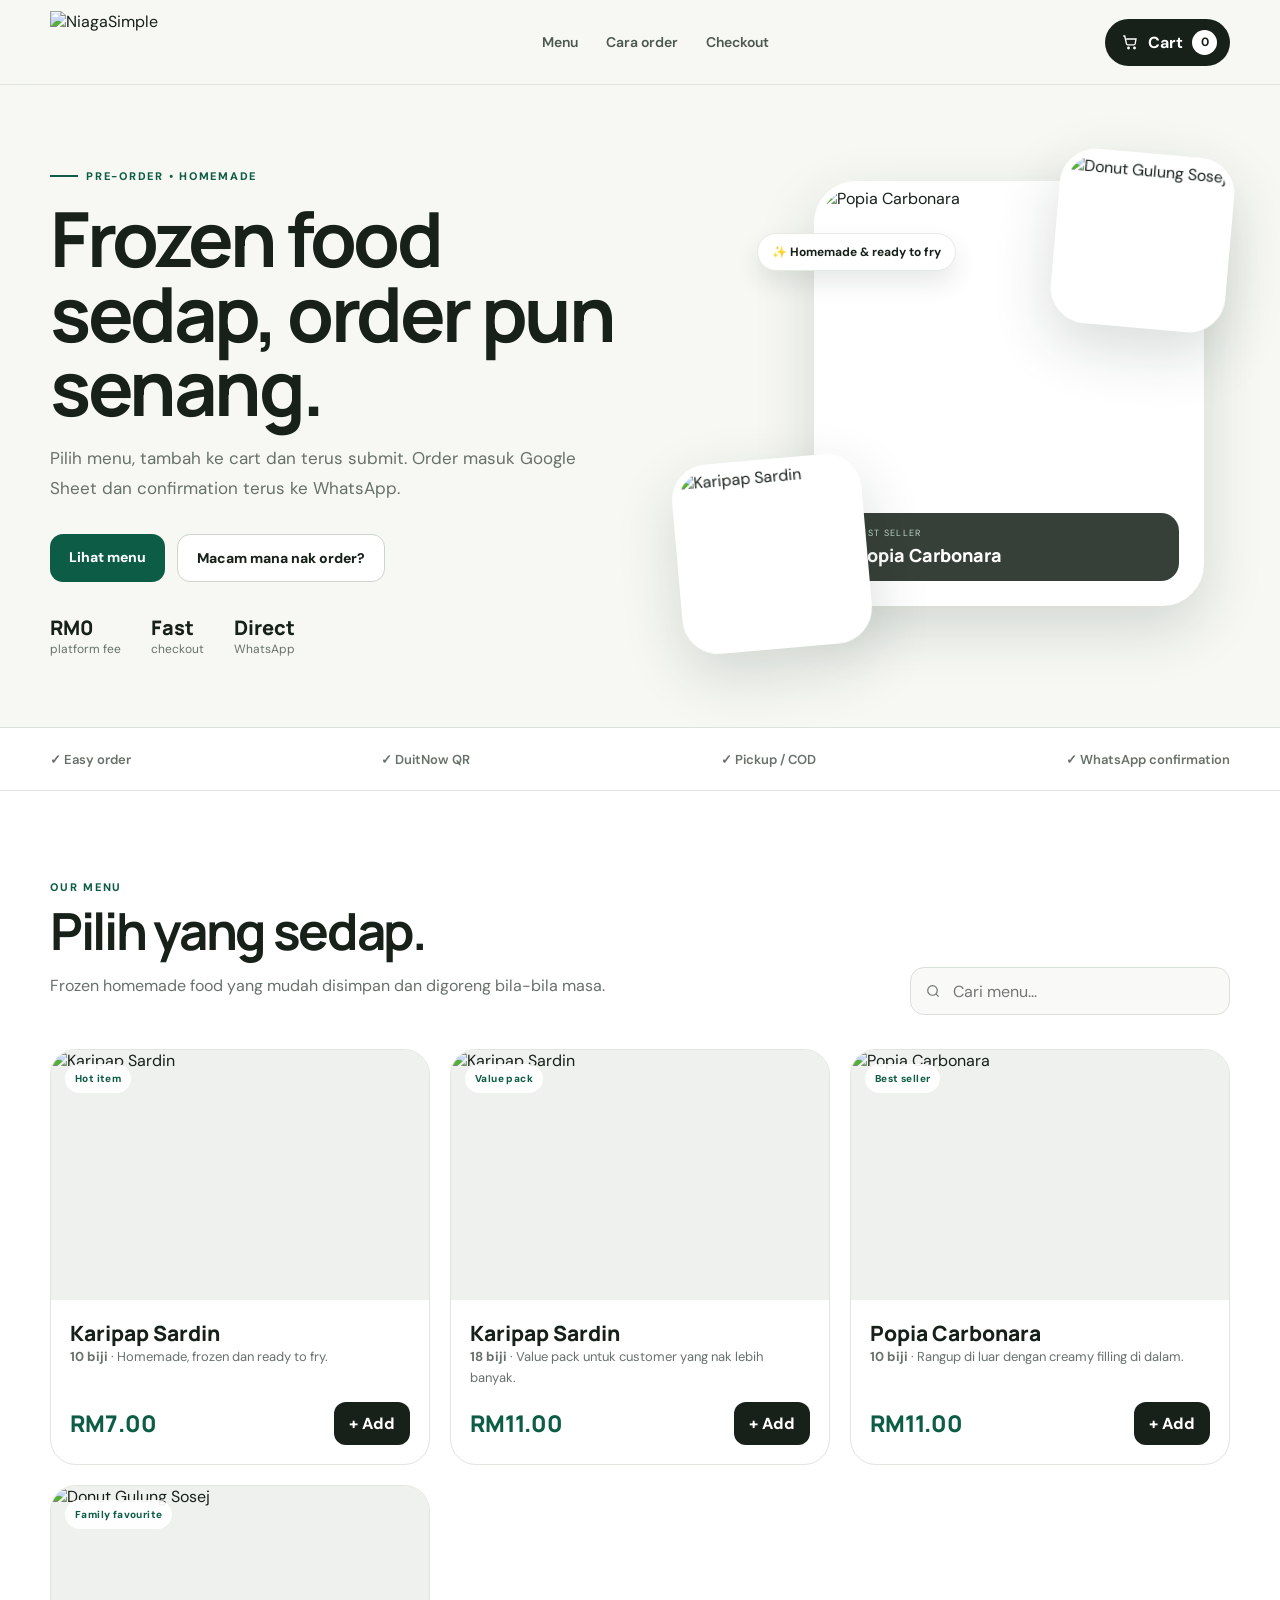
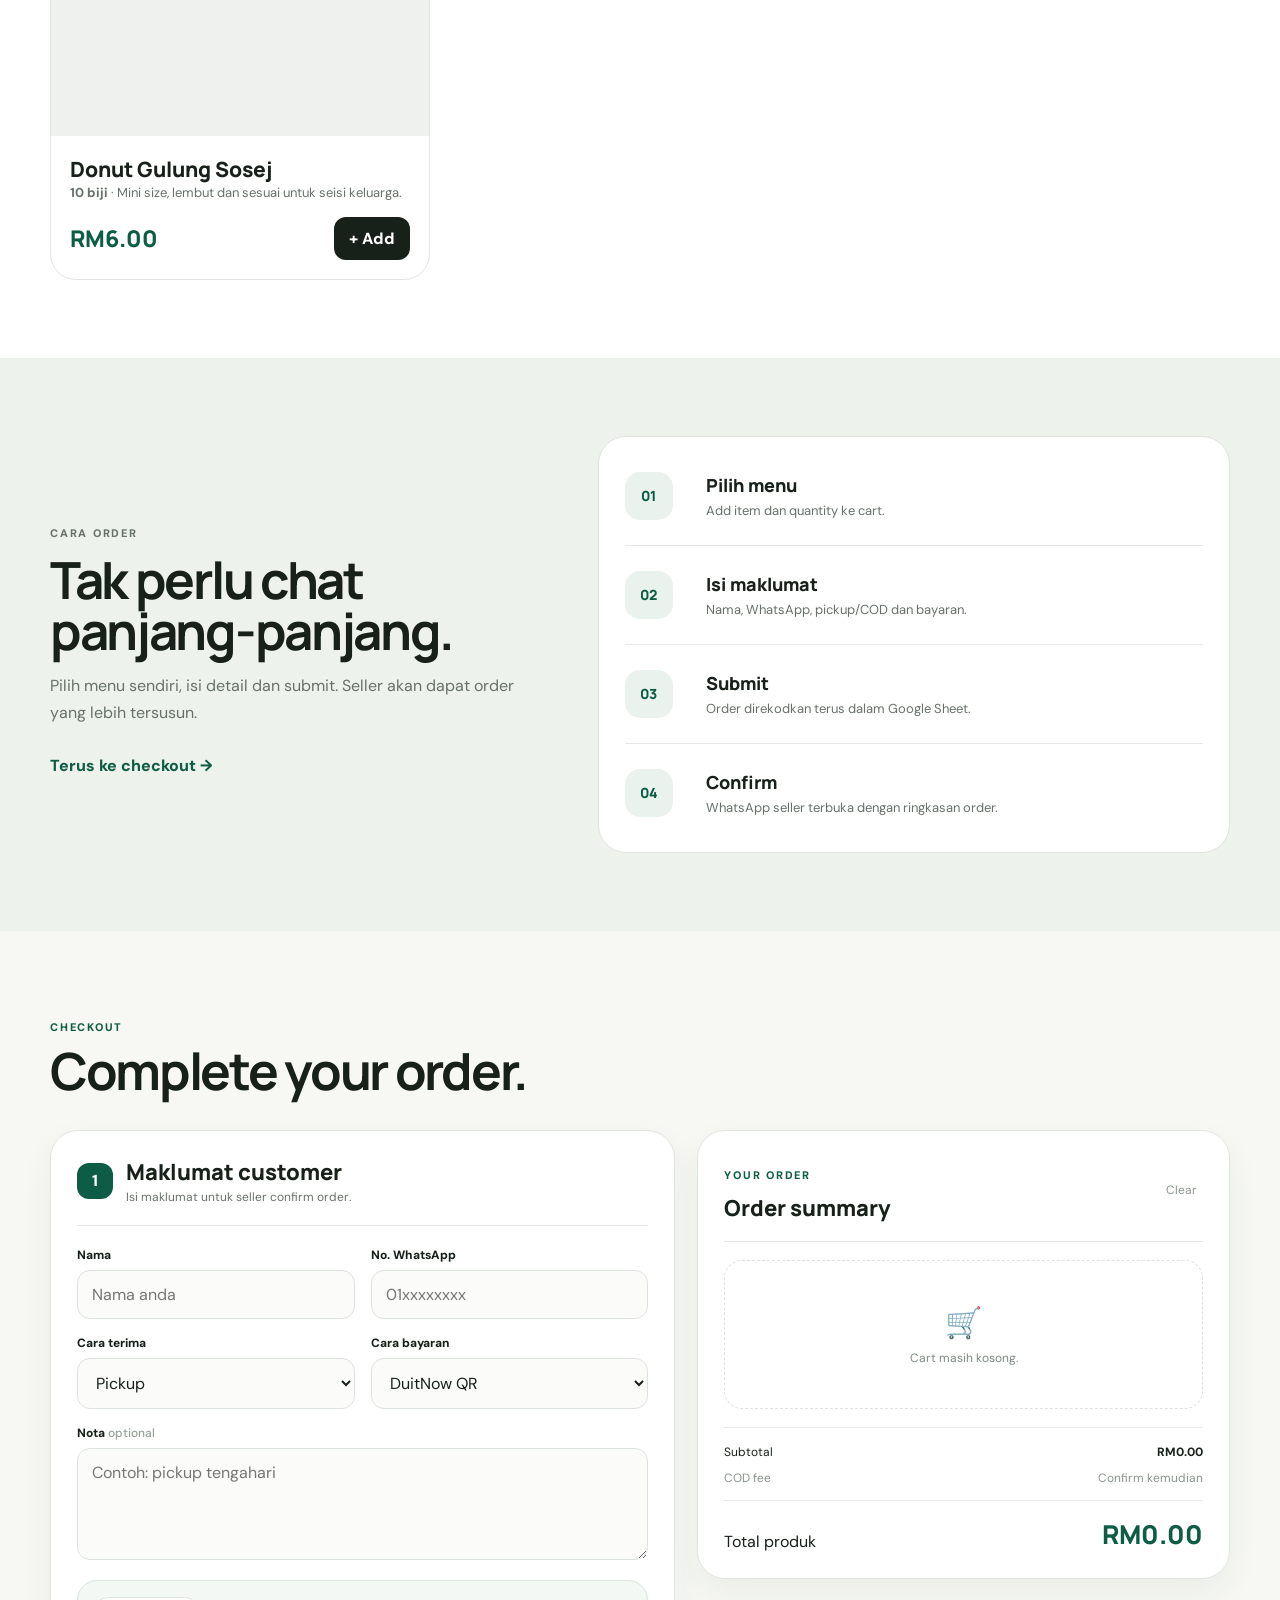
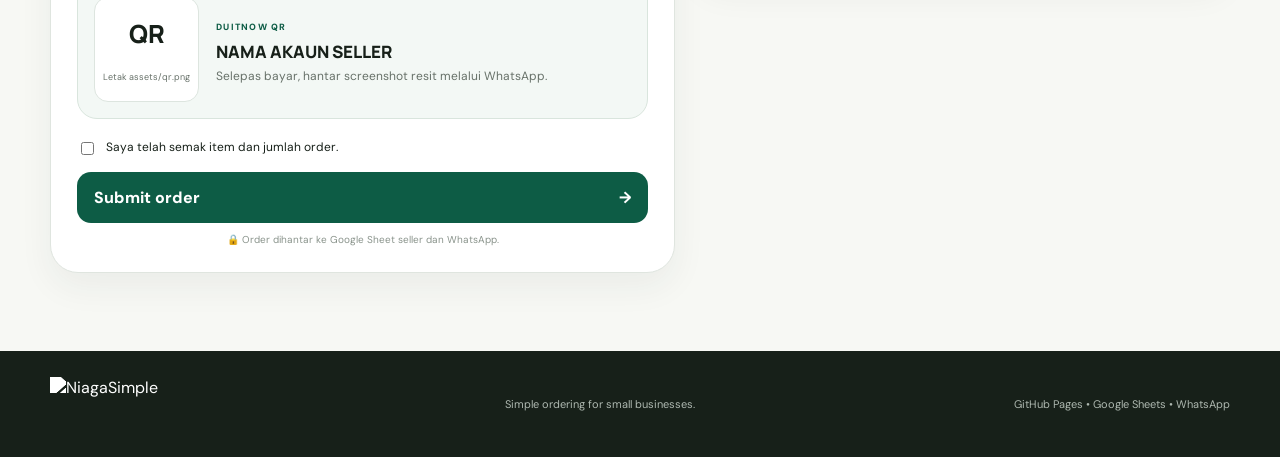
==== index.html @ b1d954df "Add files via upload" ====
<!DOCTYPE html>
<html lang="ms">
<head>
  <meta charset="UTF-8" />
  <meta name="viewport" content="width=device-width, initial-scale=1.0" />
  <meta name="theme-color" content="#f7f8f4" />
  <meta name="description" content="NiagaSimple - sistem order mudah untuk bisnes kecil." />
  <title>NiagaSimple | Pre-Order</title>
  <link rel="preconnect" href="https://fonts.googleapis.com">
  <link rel="preconnect" href="https://fonts.gstatic.com" crossorigin>
  <link href="https://fonts.googleapis.com/css2?family=DM+Sans:wght@400;500;600;700&family=Manrope:wght@600;700;800&display=swap" rel="stylesheet">
  <link rel="stylesheet" href="styles.css" />
</head>
<body>
  <header class="header">
    <div class="container header-inner">
      <a href="#" class="brand" aria-label="NiagaSimple home">
        <img src="assets/logo.png" alt="NiagaSimple" class="brand-logo" />
      </a>

      <nav class="desktop-nav" aria-label="Main navigation">
        <a href="#menu">Menu</a>
        <a href="#how">Cara order</a>
        <a href="#checkout">Checkout</a>
      </nav>

      <button id="cartButton" class="cart-pill" type="button">
        <svg viewBox="0 0 24 24" aria-hidden="true"><path d="M3 4h2l2.2 10.2a2 2 0 0 0 2 1.6h7.7a2 2 0 0 0 2-1.6L20 8H7"/><circle cx="10" cy="20" r="1"/><circle cx="18" cy="20" r="1"/></svg>
        <span>Cart</span>
        <strong id="cartCount">0</strong>
      </button>
    </div>
  </header>

  <main>
    <section class="hero">
      <div class="container hero-grid">
        <div class="hero-copy">
          <div class="eyebrow"><span></span> PRE-ORDER • HOMEMADE</div>
          <h1 id="heroTitle">Frozen food sedap, order pun senang.</h1>
          <p id="heroText">Pilih menu, tambah ke cart dan terus submit. Order masuk Google Sheet dan confirmation terus ke WhatsApp.</p>

          <div class="hero-actions">
            <a href="#menu" class="btn btn-primary">Lihat menu</a>
            <a href="#how" class="btn btn-ghost">Macam mana nak order?</a>
          </div>

          <div class="benefit-row">
            <div><strong>RM0</strong><span>platform fee</span></div>
            <div><strong>Fast</strong><span>checkout</span></div>
            <div><strong>Direct</strong><span>WhatsApp</span></div>
          </div>
        </div>

        <div class="hero-gallery" aria-label="Featured food">
          <div class="hero-card hero-card-main">
            <img src="assets/popia-carbonara.png" alt="Popia Carbonara" />
            <div class="hero-card-caption">
              <span>BEST SELLER</span>
              <strong>Popia Carbonara</strong>
            </div>
          </div>
          <div class="hero-card hero-card-small hero-card-left">
            <img src="assets/karipap-sardin.png" alt="Karipap Sardin" />
          </div>
          <div class="hero-card hero-card-small hero-card-right">
            <img src="assets/donut-gulung-sosej.png" alt="Donut Gulung Sosej" />
          </div>
          <div class="floating-note">✨ Homemade & ready to fry</div>
        </div>
      </div>
    </section>

    <section class="mini-strip">
      <div class="container mini-strip-inner">
        <span>✓ Easy order</span>
        <span>✓ DuitNow QR</span>
        <span>✓ Pickup / COD</span>
        <span>✓ WhatsApp confirmation</span>
      </div>
    </section>

    <section class="section menu-section" id="menu">
      <div class="container">
        <div class="section-heading">
          <div>
            <p class="overline">OUR MENU</p>
            <h2>Pilih yang sedap.</h2>
            <p class="section-subtitle">Frozen homemade food yang mudah disimpan dan digoreng bila-bila masa.</p>
          </div>
          <div class="search-wrap">
            <svg viewBox="0 0 24 24" aria-hidden="true"><circle cx="11" cy="11" r="7"/><path d="m20 20-3.6-3.6"/></svg>
            <input id="searchInput" type="search" placeholder="Cari menu..." />
          </div>
        </div>
        <div id="productGrid" class="product-grid"></div>
      </div>
    </section>

    <section class="section how-section" id="how">
      <div class="container how-grid">
        <div class="how-copy">
          <p class="overline">CARA ORDER</p>
          <h2>Tak perlu chat panjang-panjang.</h2>
          <p>Pilih menu sendiri, isi detail dan submit. Seller akan dapat order yang lebih tersusun.</p>
          <a href="#checkout" class="text-link">Terus ke checkout →</a>
        </div>

        <div class="steps">
          <article class="step">
            <span>01</span>
            <div><h3>Pilih menu</h3><p>Add item dan quantity ke cart.</p></div>
          </article>
          <article class="step">
            <span>02</span>
            <div><h3>Isi maklumat</h3><p>Nama, WhatsApp, pickup/COD dan bayaran.</p></div>
          </article>
          <article class="step">
            <span>03</span>
            <div><h3>Submit</h3><p>Order direkodkan terus dalam Google Sheet.</p></div>
          </article>
          <article class="step">
            <span>04</span>
            <div><h3>Confirm</h3><p>WhatsApp seller terbuka dengan ringkasan order.</p></div>
          </article>
        </div>
      </div>
    </section>

    <section class="section checkout-section" id="checkout">
      <div class="container">
        <div class="section-heading checkout-heading">
          <div>
            <p class="overline">CHECKOUT</p>
            <h2>Complete your order.</h2>
          </div>
        </div>

        <div class="checkout-grid">
          <form id="orderForm" class="checkout-card">
            <div class="card-title">
              <span>1</span>
              <div><h3>Maklumat customer</h3><p>Isi maklumat untuk seller confirm order.</p></div>
            </div>

            <div class="form-grid">
              <div class="field">
                <label for="customerName">Nama</label>
                <input id="customerName" name="customerName" placeholder="Nama anda" required />
              </div>
              <div class="field">
                <label for="phone">No. WhatsApp</label>
                <input id="phone" name="phone" inputmode="tel" placeholder="01xxxxxxxx" required />
              </div>
              <div class="field">
                <label for="fulfilment">Cara terima</label>
                <select id="fulfilment" name="fulfilment" required>
                  <option value="Pickup">Pickup</option>
                  <option value="COD">COD</option>
                </select>
              </div>
              <div class="field hidden" id="locationField">
                <label for="location">Lokasi COD</label>
                <input id="location" name="location" placeholder="Contoh: Taman Desa Jaya" />
                <small>Caj COD akan disahkan seller.</small>
              </div>
              <div class="field">
                <label for="paymentMethod">Cara bayaran</label>
                <select id="paymentMethod" name="paymentMethod" required>
                  <option value="DuitNow QR">DuitNow QR</option>
                  <option value="Cash">Cash</option>
                </select>
              </div>
              <div class="field field-note">
                <label for="note">Nota <em>optional</em></label>
                <textarea id="note" name="note" rows="4" placeholder="Contoh: pickup tengahari"></textarea>
              </div>
            </div>

            <div id="qrPanel" class="payment-card">
              <div class="qr-frame">
                <div id="qrPlaceholder" class="qr-placeholder"><strong>QR</strong><small>Letak assets/qr.png</small></div>
                <img id="qrImage" class="qr-image hidden" alt="DuitNow QR" />
              </div>
              <div>
                <span class="payment-label">DUITNOW QR</span>
                <h4 id="qrAccountName">Nama Akaun Seller</h4>
                <p>Selepas bayar, hantar screenshot resit melalui WhatsApp.</p>
              </div>
            </div>

            <div class="honeypot" aria-hidden="true">
              <label for="website">Website</label>
              <input id="website" name="website" tabindex="-1" autocomplete="off" />
            </div>

            <label class="confirm-check">
              <input id="confirmOrder" type="checkbox" required />
              <span>Saya telah semak item dan jumlah order.</span>
            </label>

            <button id="submitButton" class="submit-btn" type="submit">Submit order <span>→</span></button>
            <p class="secure-note">🔒 Order dihantar ke Google Sheet seller dan WhatsApp.</p>
          </form>

          <aside class="summary-card">
            <div class="summary-top">
              <div><p class="overline">YOUR ORDER</p><h3>Order summary</h3></div>
              <button id="clearCart" class="clear-btn" type="button">Clear</button>
            </div>

            <div id="cartItems" class="cart-items"><div class="empty-cart"><span>🛒</span><p>Cart masih kosong.</p></div></div>

            <div class="summary-bottom">
              <div class="summary-line"><span>Subtotal</span><strong id="subtotal">RM0.00</strong></div>
              <div class="summary-line subtle"><span>COD fee</span><span>Confirm kemudian</span></div>
              <div class="summary-total"><span>Total produk</span><strong id="grandTotal">RM0.00</strong></div>
            </div>
          </aside>
        </div>
      </div>
    </section>
  </main>

  <footer class="footer">
    <div class="container footer-inner">
      <div class="footer-brand"><img src="assets/logo.png" alt="NiagaSimple" /></div>
      <p>Simple ordering for small businesses.</p>
      <span>GitHub Pages • Google Sheets • WhatsApp</span>
    </div>
  </footer>

  <div id="toast" class="toast" role="status" aria-live="polite"></div>

  <div id="cartDrawer" class="drawer" aria-hidden="true">
    <div class="drawer-backdrop" data-close-drawer></div>
    <aside class="drawer-panel">
      <div class="drawer-header">
        <div><p class="overline">CART</p><h3>Pesanan anda</h3></div>
        <button class="drawer-close" type="button" data-close-drawer aria-label="Tutup">×</button>
      </div>
      <div id="drawerItems" class="cart-items drawer-items"></div>
      <div class="drawer-footer">
        <div><span>Total</span><strong id="drawerTotal">RM0.00</strong></div>
        <button id="goCheckout" class="submit-btn" type="button">Checkout <span>→</span></button>
      </div>
    </aside>
  </div>

  <script src="config.js"></script>
  <script src="app.js"></script>
</body>
</html>
---- styles.css ----
*{box-sizing:border-box}html{scroll-behavior:smooth}body{margin:0;font-family:'DM Sans',sans-serif;background:#f7f8f4;color:#172019}img{display:block;max-width:100%}button,input,select,textarea{font:inherit}button,a{cursor:pointer}a{text-decoration:none;color:inherit}:root{--green:#0d5c45;--green2:#137a59;--ink:#172019;--muted:#677169;--cream:#f7f8f4;--card:#fff;--line:#dde3dc;--soft:#edf2ed;--accent:#f1b35d;--shadow:0 20px 55px rgba(30,48,36,.10);--radius:24px}.container{width:min(1180px,calc(100% - 34px));margin:auto}.header{position:sticky;top:0;z-index:50;background:rgba(247,248,244,.9);backdrop-filter:blur(16px);border-bottom:1px solid rgba(221,227,220,.8)}.header-inner{height:84px;display:flex;align-items:center;justify-content:space-between;gap:24px}.brand-logo{width:156px;height:62px;object-fit:contain;object-position:left center}.desktop-nav{display:flex;gap:28px;font-weight:600;color:#4c574f;font-size:14px}.desktop-nav a:hover{color:var(--green)}.cart-pill{border:0;background:#172019;color:white;padding:11px 13px 11px 16px;border-radius:999px;display:flex;align-items:center;gap:9px;font-weight:700}.cart-pill svg{width:18px;height:18px;fill:none;stroke:currentColor;stroke-width:1.8}.cart-pill strong{min-width:25px;height:25px;display:grid;place-items:center;border-radius:50%;background:#fff;color:#172019;font-size:12px}.hero{padding:68px 0 54px;overflow:hidden}.hero-grid{display:grid;grid-template-columns:1.02fr .98fr;align-items:center;gap:52px}.eyebrow,.overline{font-size:11px;font-weight:800;letter-spacing:.16em;color:var(--green)}.eyebrow{display:flex;align-items:center;gap:8px}.eyebrow span{width:28px;height:2px;background:var(--green)}.hero h1,.section h2{font-family:'Manrope',sans-serif;letter-spacing:-.045em}.hero h1{font-size:clamp(46px,6vw,76px);line-height:.98;margin:18px 0 20px;max-width:680px}.hero-copy>p{font-size:17px;line-height:1.75;color:var(--muted);max-width:620px}.hero-actions{display:flex;gap:12px;margin:30px 0 32px;flex-wrap:wrap}.btn{padding:14px 19px;border-radius:13px;font-weight:800;font-size:14px}.btn-primary{background:var(--green);color:white}.btn-primary:hover{background:var(--green2)}.btn-ghost{border:1px solid #ccd5cd;background:#fff}.benefit-row{display:flex;gap:30px;flex-wrap:wrap}.benefit-row div{display:grid}.benefit-row strong{font:800 20px 'Manrope',sans-serif}.benefit-row span{font-size:12px;color:var(--muted)}.hero-gallery{min-height:520px;position:relative}.hero-card{position:absolute;overflow:hidden;background:#fff;border:7px solid #fff;box-shadow:0 22px 60px rgba(19,46,31,.16)}.hero-card img{width:100%;height:100%;object-fit:cover}.hero-card-main{width:390px;height:425px;right:26px;top:28px;border-radius:42px}.hero-card-caption{position:absolute;bottom:18px;left:18px;right:18px;background:rgba(16,27,19,.84);backdrop-filter:blur(12px);color:white;border-radius:18px;padding:14px 16px}.hero-card-caption span{display:block;font-size:9px;letter-spacing:.15em;color:#bfd9cc;margin-bottom:4px}.hero-card-caption strong{font:800 18px 'Manrope',sans-serif}.hero-card-small{width:190px;height:190px;border-radius:36px}.hero-card-left{left:0;bottom:24px;transform:rotate(-5deg)}.hero-card-right{right:0;top:0;width:175px;height:175px;transform:rotate(5deg)}.floating-note{position:absolute;left:80px;top:80px;background:#fff;border:1px solid #e5eae5;border-radius:999px;padding:10px 14px;font-weight:700;font-size:12px;box-shadow:0 12px 25px rgba(20,42,27,.1)}.mini-strip{border-top:1px solid var(--line);border-bottom:1px solid var(--line);background:#fff}.mini-strip-inner{min-height:62px;display:flex;align-items:center;justify-content:space-between;gap:16px;color:#687169;font-size:13px;font-weight:600;flex-wrap:wrap}.section{padding:78px 0}.menu-section{background:#fff}.section-heading{display:flex;align-items:end;justify-content:space-between;gap:30px;margin-bottom:34px}.section h2{font-size:clamp(36px,4vw,54px);line-height:1;margin:7px 0 10px}.section-subtitle,.how-copy>p{color:var(--muted);max-width:570px;line-height:1.7}.search-wrap{height:48px;width:min(320px,100%);display:flex;align-items:center;gap:10px;border:1px solid #d9dfd9;background:#f9faf8;border-radius:14px;padding:0 14px}.search-wrap svg{width:18px;fill:none;stroke:#6d776f;stroke-width:1.8}.search-wrap input{width:100%;border:0;background:transparent;outline:0;color:var(--ink)}.product-grid{display:grid;grid-template-columns:repeat(3,minmax(0,1fr));gap:20px}.product-card{background:#fff;border:1px solid #e0e5df;border-radius:26px;overflow:hidden;transition:.2s ease;display:flex;flex-direction:column}.product-card:hover{transform:translateY(-4px);box-shadow:var(--shadow)}.product-media{height:250px;position:relative;overflow:hidden;background:#eef1ed}.product-media img{width:100%;height:100%;object-fit:cover;transition:.3s ease}.product-card:hover .product-media img{transform:scale(1.025)}.product-badge{position:absolute;top:14px;left:14px;background:rgba(255,255,255,.92);padding:8px 10px;border-radius:999px;font-size:10px;font-weight:800;letter-spacing:.04em;color:var(--green)}.product-body{padding:19px;display:flex;flex-direction:column;gap:13px;flex:1}.product-body h3{font:800 21px 'Manrope',sans-serif;margin:0}.product-body p{margin:0;color:var(--muted);font-size:13px;line-height:1.6}.product-meta{display:flex;align-items:center;justify-content:space-between;gap:14px;margin-top:auto}.price{font:800 23px 'Manrope',sans-serif;color:var(--green)}.add-btn{border:0;background:#172019;color:#fff;border-radius:12px;padding:11px 15px;font-weight:800}.add-btn:hover{background:var(--green)}.how-section{background:#edf2ed}.how-grid{display:grid;grid-template-columns:.85fr 1.15fr;gap:80px;align-items:center}.how-copy h2{max-width:460px}.text-link{display:inline-block;margin-top:12px;color:var(--green);font-weight:800}.steps{background:#fff;border-radius:28px;padding:10px 26px;border:1px solid #dde4dd}.step{display:grid;grid-template-columns:65px 1fr;gap:16px;padding:25px 0;border-bottom:1px solid #e5e9e4}.step:last-child{border-bottom:0}.step>span{width:48px;height:48px;border-radius:15px;background:#e9f2ed;color:var(--green);display:grid;place-items:center;font:800 14px 'Manrope',sans-serif}.step h3{font:800 18px 'Manrope',sans-serif;margin:1px 0 5px}.step p{margin:0;color:var(--muted);font-size:13px}.checkout-section{background:#f7f8f4}.checkout-grid{display:grid;grid-template-columns:1.08fr .92fr;gap:22px;align-items:start}.checkout-card,.summary-card{background:#fff;border:1px solid #dfe5df;border-radius:28px;padding:26px;box-shadow:0 14px 34px rgba(40,55,45,.06)}.card-title{display:flex;gap:13px;align-items:center;padding-bottom:20px;border-bottom:1px solid #e4e8e3;margin-bottom:21px}.card-title>span{width:36px;height:36px;border-radius:12px;display:grid;place-items:center;background:var(--green);color:#fff;font-weight:800}.card-title h3,.summary-top h3{font:800 22px 'Manrope',sans-serif;margin:0}.card-title p{margin:2px 0 0;font-size:12px;color:var(--muted)}.form-grid{display:grid;grid-template-columns:repeat(2,minmax(0,1fr));gap:16px}.field{display:grid;gap:7px}.field label{font-size:12px;font-weight:800}.field label em{font-style:normal;color:#94a096;font-weight:500}.field input,.field select,.field textarea{border:1px solid #dce2dc;background:#fbfcfa;border-radius:13px;padding:13px 14px;outline:0;width:100%;color:var(--ink)}.field input:focus,.field select:focus,.field textarea:focus{border-color:#91b3a0;box-shadow:0 0 0 3px rgba(13,92,69,.08)}.field small{font-size:10px;color:var(--muted)}.field-note{grid-column:1/-1}.payment-card{margin:20px 0;border:1px solid #d9e5dd;background:#f3f8f5;border-radius:20px;padding:16px;display:flex;gap:17px;align-items:center}.qr-frame{width:105px;flex:0 0 105px}.qr-placeholder,.qr-image{width:105px;height:105px;border-radius:14px;background:#fff;border:1px solid #dde5df}.qr-placeholder{display:grid;place-items:center;text-align:center;padding:8px}.qr-placeholder strong{font:800 25px 'Manrope',sans-serif}.qr-placeholder small{font-size:9px;color:var(--muted)}.qr-image{object-fit:contain}.payment-label{font-size:9px;letter-spacing:.14em;font-weight:800;color:var(--green)}.payment-card h4{margin:5px 0 4px;font:800 17px 'Manrope',sans-serif}.payment-card p{margin:0;color:var(--muted);font-size:12px;line-height:1.55}.confirm-check{display:flex;gap:9px;align-items:flex-start;font-size:12px;margin-bottom:14px}.submit-btn{border:0;width:100%;background:var(--green);color:#fff;padding:15px 17px;border-radius:14px;display:flex;align-items:center;justify-content:space-between;font-weight:800}.submit-btn:hover{background:var(--green2)}.submit-btn:disabled{opacity:.6;cursor:not-allowed}.secure-note{text-align:center;color:#89938b;font-size:10px;margin:10px 0 0}.summary-card{position:sticky;top:105px}.summary-top{display:flex;justify-content:space-between;align-items:center;border-bottom:1px solid #e6eae6;padding-bottom:18px}.clear-btn{border:0;background:transparent;color:#8a948b;font-size:12px}.cart-items{display:grid;gap:10px;margin:18px 0}.empty-cart{padding:42px 10px;text-align:center;border:1px dashed #dce2dc;border-radius:18px;color:#7e8980}.empty-cart span{font-size:30px}.empty-cart p{margin:8px 0 0;font-size:12px}.cart-row{display:flex;justify-content:space-between;gap:12px;padding:12px;border:1px solid #e3e8e3;background:#fbfcfa;border-radius:15px}.cart-info strong{display:block;font-size:12px}.cart-info span{font-size:10px;color:var(--muted)}.qty-control{display:flex;gap:7px;align-items:center}.qty-control button{width:28px;height:28px;border-radius:9px;border:1px solid #dfe5df;background:#fff}.qty-control span{min-width:17px;text-align:center;font-size:12px;font-weight:800}.summary-bottom{border-top:1px solid #e6eae6;padding-top:16px}.summary-line,.summary-total{display:flex;justify-content:space-between;gap:16px}.summary-line{font-size:12px;margin-bottom:10px}.summary-line.subtle{color:#8a948b}.summary-total{margin-top:14px;padding-top:15px;border-top:1px solid #e6eae6;align-items:end}.summary-total strong{font:800 26px 'Manrope',sans-serif;color:var(--green)}.footer{background:#172019;color:#fff;padding:26px 0}.footer-inner{display:flex;align-items:center;justify-content:space-between;gap:20px}.footer-brand img{width:135px;height:54px;object-fit:contain;filter:brightness(0) invert(1)}.footer p,.footer span{font-size:11px;color:#aeb8b0}.toast{position:fixed;left:50%;bottom:24px;transform:translate(-50%,15px);opacity:0;z-index:100;background:#172019;color:white;padding:12px 16px;border-radius:999px;font-size:12px;font-weight:700;transition:.2s}.toast.show{opacity:1;transform:translate(-50%,0)}.drawer{position:fixed;inset:0;display:none;z-index:90}.drawer.open{display:block}.drawer-backdrop{position:absolute;inset:0;background:rgba(13,21,15,.45);backdrop-filter:blur(3px)}.drawer-panel{position:absolute;right:0;top:0;height:100%;width:min(430px,93vw);background:#f7f8f4;padding:24px;display:flex;flex-direction:column;box-shadow:-20px 0 50px rgba(0,0,0,.14)}.drawer-header{display:flex;align-items:center;justify-content:space-between}.drawer-header h3{font:800 24px 'Manrope',sans-serif;margin:4px 0}.drawer-close{border:0;background:#e6ebe6;width:38px;height:38px;border-radius:12px;font-size:24px}.drawer-items{overflow:auto;flex:1}.drawer-footer{padding-top:15px;border-top:1px solid #dfe5df}.drawer-footer>div{display:flex;justify-content:space-between;margin-bottom:14px}.drawer-footer strong{font:800 22px 'Manrope',sans-serif}.hidden{display:none!important}.honeypot{position:absolute;left:-9999px;opacity:0}.checkout-heading{margin-bottom:24px}@media(max-width:980px){.hero-grid,.how-grid,.checkout-grid{grid-template-columns:1fr}.hero-gallery{min-height:480px;max-width:600px;margin:auto;width:100%}.product-grid{grid-template-columns:repeat(2,1fr)}.summary-card{position:static}.how-grid{gap:30px}}@media(max-width:720px){.desktop-nav{display:none}.header-inner{height:72px}.brand-logo{width:135px}.hero{padding-top:42px}.hero h1{font-size:48px}.hero-grid{gap:28px}.hero-gallery{min-height:400px}.hero-card-main{width:300px;height:330px;right:15px}.hero-card-small{width:145px;height:145px}.hero-card-right{width:130px;height:130px}.floating-note{left:20px;top:65px}.mini-strip-inner{justify-content:center;padding:14px 0}.section{padding:58px 0}.section-heading{align-items:flex-start;flex-direction:column}.product-grid,.form-grid{grid-template-columns:1fr}.field-note{grid-column:auto}.product-media{height:235px}.footer-inner{flex-direction:column;text-align:center}.footer-brand img{object-position:center}.payment-card{align-items:flex-start}.benefit-row{gap:20px}}@media(max-width:480px){.container{width:min(100% - 22px,1180px)}.cart-pill>span{display:none}.hero h1{font-size:40px}.hero-actions .btn{width:100%;text-align:center}.hero-gallery{min-height:350px}.hero-card-main{width:250px;height:285px;right:4px}.hero-card-left{left:0;bottom:0}.hero-card-right{display:none}.floating-note{left:8px;top:45px;font-size:10px}.product-card{border-radius:20px}.checkout-card,.summary-card{padding:17px;border-radius:22px}.payment-card{flex-direction:column}.qr-frame{width:100%}.qr-placeholder,.qr-image{width:110px;height:110px}.section h2{font-size:36px}}
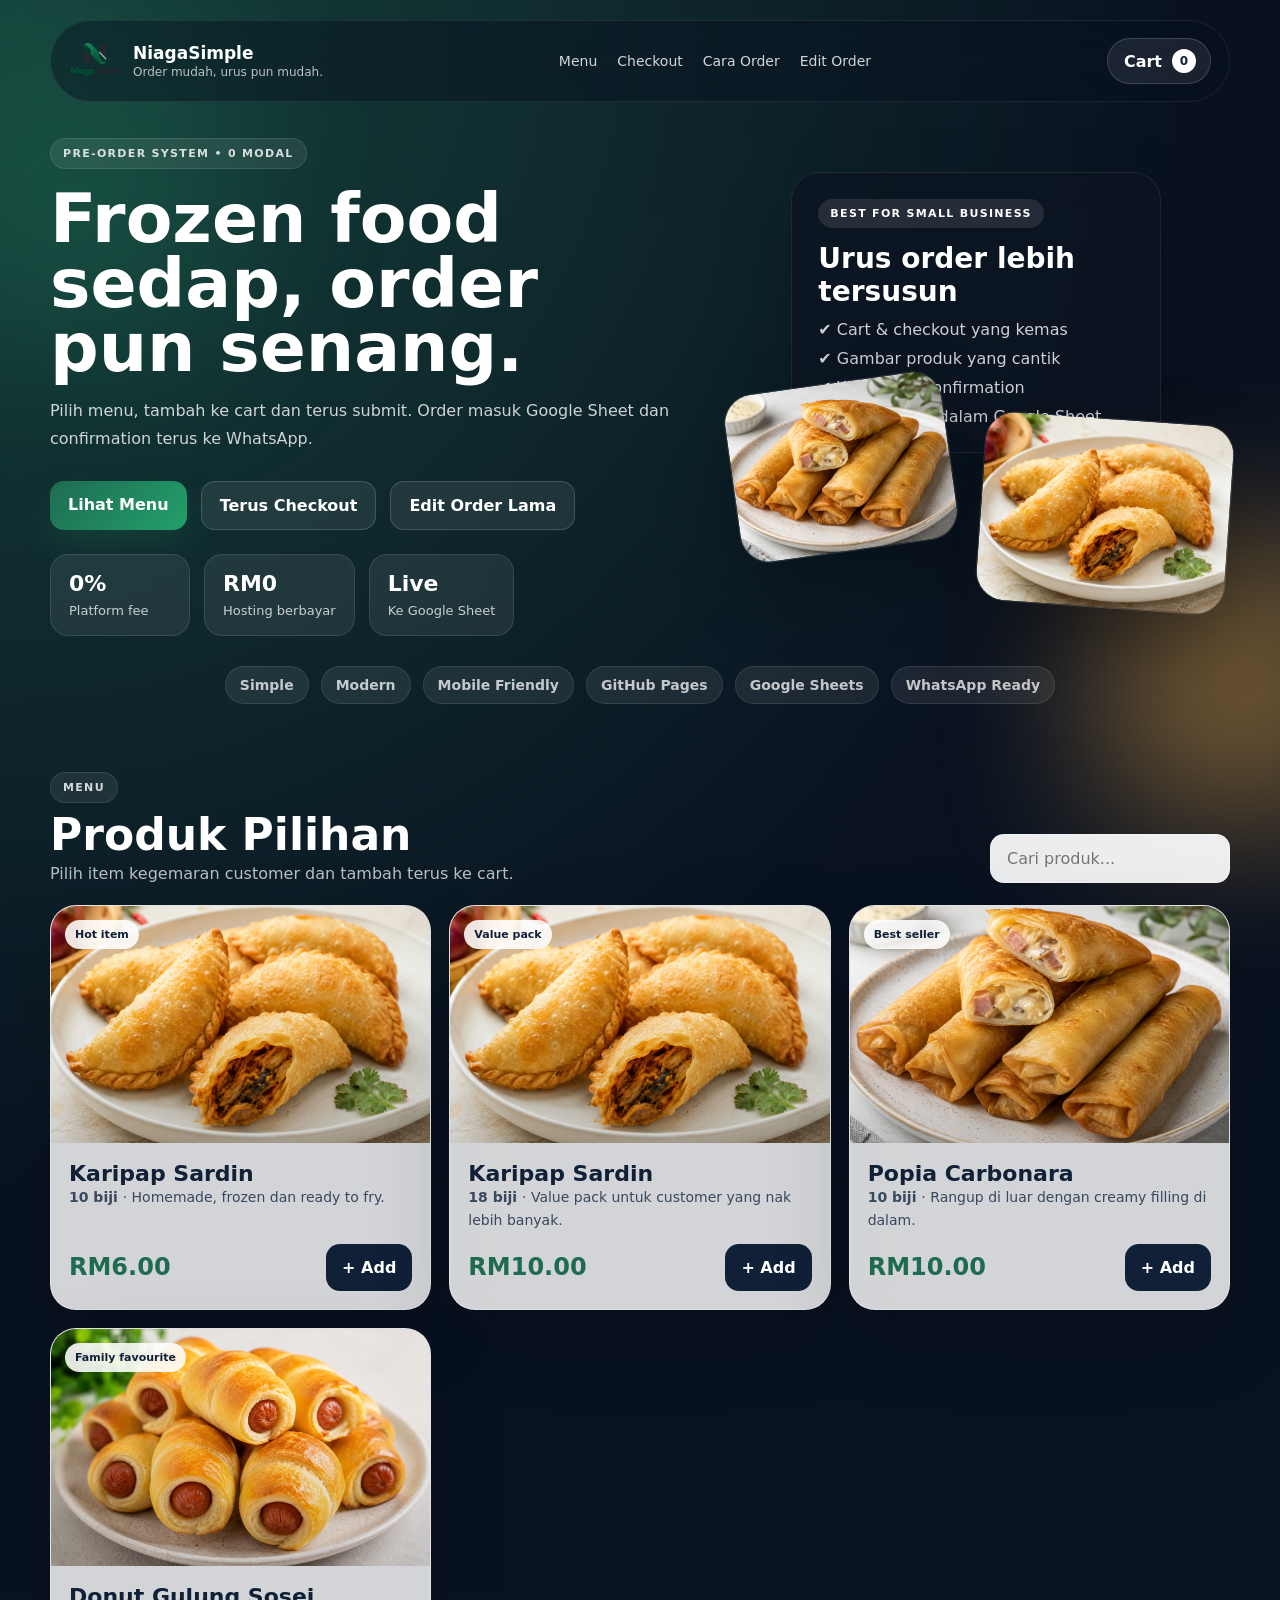
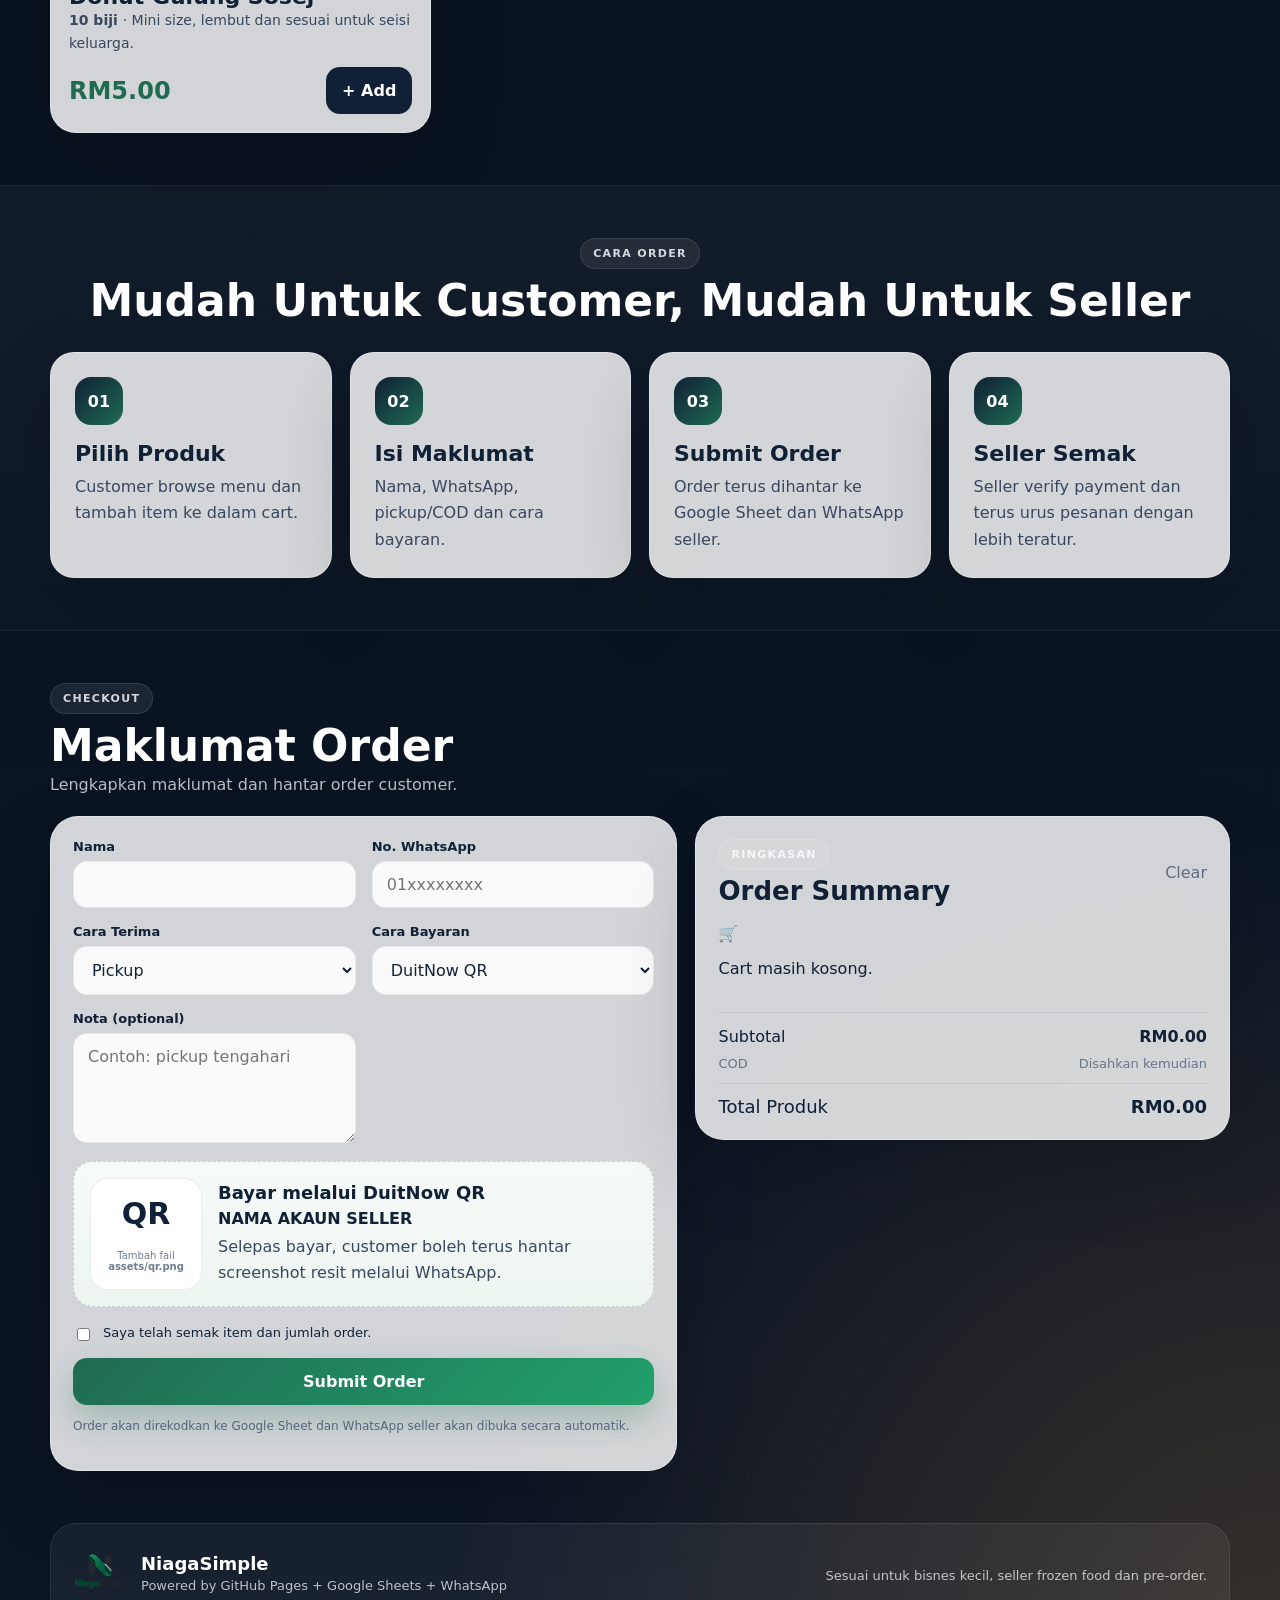
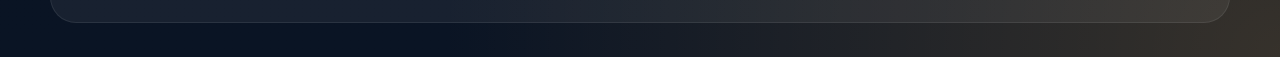
==== commit e7426778: "Update index.html" ====
--- a/index.html
+++ b/index.html
@@ -3,31 +3,35 @@
 <head>
   <meta charset="UTF-8" />
   <meta name="viewport" content="width=device-width, initial-scale=1.0" />
-  <meta name="theme-color" content="#f7f8f4" />
-  <meta name="description" content="NiagaSimple - sistem order mudah untuk bisnes kecil." />
-  <title>NiagaSimple | Pre-Order</title>
-  <link rel="preconnect" href="https://fonts.googleapis.com">
-  <link rel="preconnect" href="https://fonts.gstatic.com" crossorigin>
-  <link href="https://fonts.googleapis.com/css2?family=DM+Sans:wght@400;500;600;700&family=Manrope:wght@600;700;800&display=swap" rel="stylesheet">
+  <meta name="theme-color" content="#0f172a" />
+  <title>NiagaSimple</title>
+  <meta name="description" content="Sistem order cantik, simple dan sesuai untuk bisnes kecil." />
   <link rel="stylesheet" href="styles.css" />
 </head>
 <body>
-  <header class="header">
-    <div class="container header-inner">
-      <a href="#" class="brand" aria-label="NiagaSimple home">
-        <img src="assets/logo.png" alt="NiagaSimple" class="brand-logo" />
+  <div class="bg-orb orb-1"></div>
+  <div class="bg-orb orb-2"></div>
+
+  <header class="site-header">
+    <div class="container nav">
+      <a class="brand" href="#">
+        <img src="assets/logo.png" alt="NiagaSimple logo" class="brand-logo" />
+        <div class="brand-copy">
+          <strong id="brandName">NiagaSimple</strong>
+          <span id="brandTagline">Order mudah, urus pun mudah.</span>
+        </div>
       </a>
 
-      <nav class="desktop-nav" aria-label="Main navigation">
-        <a href="#menu">Menu</a>
-        <a href="#how">Cara order</a>
+      <nav class="nav-links">
+        <a href="#menuSection">Menu</a>
         <a href="#checkout">Checkout</a>
+        <a href="#howItWorks">Cara Order</a>
+        <a href="manage-order.html">Edit Order</a>
       </nav>
 
-      <button id="cartButton" class="cart-pill" type="button">
-        <svg viewBox="0 0 24 24" aria-hidden="true"><path d="M3 4h2l2.2 10.2a2 2 0 0 0 2 1.6h7.7a2 2 0 0 0 2-1.6L20 8H7"/><circle cx="10" cy="20" r="1"/><circle cx="18" cy="20" r="1"/></svg>
+      <button id="cartButton" class="cart-button" type="button" aria-label="Buka cart">
         <span>Cart</span>
-        <strong id="cartCount">0</strong>
+        <b id="cartCount">0</b>
       </button>
     </div>
   </header>
@@ -36,185 +40,225 @@
     <section class="hero">
       <div class="container hero-grid">
         <div class="hero-copy">
-          <div class="eyebrow"><span></span> PRE-ORDER • HOMEMADE</div>
-          <h1 id="heroTitle">Frozen food sedap, order pun senang.</h1>
-          <p id="heroText">Pilih menu, tambah ke cart dan terus submit. Order masuk Google Sheet dan confirmation terus ke WhatsApp.</p>
+          <span class="kicker">PRE-ORDER SYSTEM • 0 MODAL</span>
+          <h1 id="heroTitle">Order Frozen Food Dengan Cara Yang Lagi Cantik & Mudah</h1>
+          <p id="heroText">
+            Pilih produk, tambah ke cart, isi detail, dan terus hantar order ke seller.
+            Semua order akan direkodkan ke Google Sheet dan customer juga boleh terus sambung ke WhatsApp.
+          </p>
 
           <div class="hero-actions">
-            <a href="#menu" class="btn btn-primary">Lihat menu</a>
-            <a href="#how" class="btn btn-ghost">Macam mana nak order?</a>
-          </div>
-
-          <div class="benefit-row">
-            <div><strong>RM0</strong><span>platform fee</span></div>
-            <div><strong>Fast</strong><span>checkout</span></div>
-            <div><strong>Direct</strong><span>WhatsApp</span></div>
-          </div>
-        </div>
-
-        <div class="hero-gallery" aria-label="Featured food">
-          <div class="hero-card hero-card-main">
+            <a href="#menuSection" class="primary-btn">Lihat Menu</a>
+            <a href="#checkout" class="secondary-btn">Terus Checkout</a>
+            <a href="manage-order.html" class="secondary-btn">Edit Order Lama</a>
+          </div>
+
+          <div class="hero-stats">
+            <div class="stat-card">
+              <strong>0%</strong>
+              <span>Platform fee</span>
+            </div>
+            <div class="stat-card">
+              <strong>RM0</strong>
+              <span>Hosting berbayar</span>
+            </div>
+            <div class="stat-card">
+              <strong>Live</strong>
+              <span>Ke Google Sheet</span>
+            </div>
+          </div>
+        </div>
+
+        <div class="hero-visual">
+          <div class="hero-feature-card">
+            <div class="mini-badge">Best for small business</div>
+            <h3>Urus order lebih tersusun</h3>
+            <ul>
+              <li>✔ Cart & checkout yang kemas</li>
+              <li>✔ Gambar produk yang cantik</li>
+              <li>✔ WhatsApp confirmation</li>
+              <li>✔ Rekod order dalam Google Sheet</li>
+            </ul>
+          </div>
+          <div class="floating-food food-1">
+            <img src="assets/karipap-sardin.png" alt="Karipap Sardin" />
+          </div>
+          <div class="floating-food food-2">
             <img src="assets/popia-carbonara.png" alt="Popia Carbonara" />
-            <div class="hero-card-caption">
-              <span>BEST SELLER</span>
-              <strong>Popia Carbonara</strong>
-            </div>
-          </div>
-          <div class="hero-card hero-card-small hero-card-left">
-            <img src="assets/karipap-sardin.png" alt="Karipap Sardin" />
-          </div>
-          <div class="hero-card hero-card-small hero-card-right">
-            <img src="assets/donut-gulung-sosej.png" alt="Donut Gulung Sosej" />
-          </div>
-          <div class="floating-note">✨ Homemade & ready to fry</div>
-        </div>
-      </div>
-    </section>
-
-    <section class="mini-strip">
-      <div class="container mini-strip-inner">
-        <span>✓ Easy order</span>
-        <span>✓ DuitNow QR</span>
-        <span>✓ Pickup / COD</span>
-        <span>✓ WhatsApp confirmation</span>
-      </div>
-    </section>
-
-    <section class="section menu-section" id="menu">
+          </div>
+        </div>
+      </div>
+    </section>
+
+    <section class="trust-strip">
+      <div class="container trust-inner">
+        <span>Simple</span>
+        <span>Modern</span>
+        <span>Mobile Friendly</span>
+        <span>GitHub Pages</span>
+        <span>Google Sheets</span>
+        <span>WhatsApp Ready</span>
+      </div>
+    </section>
+
+    <section id="menuSection" class="section">
       <div class="container">
-        <div class="section-heading">
+        <div class="section-head">
           <div>
-            <p class="overline">OUR MENU</p>
-            <h2>Pilih yang sedap.</h2>
-            <p class="section-subtitle">Frozen homemade food yang mudah disimpan dan digoreng bila-bila masa.</p>
-          </div>
-          <div class="search-wrap">
-            <svg viewBox="0 0 24 24" aria-hidden="true"><circle cx="11" cy="11" r="7"/><path d="m20 20-3.6-3.6"/></svg>
-            <input id="searchInput" type="search" placeholder="Cari menu..." />
-          </div>
-        </div>
+            <span class="section-kicker">MENU</span>
+            <h2>Produk Pilihan</h2>
+            <p>Pilih item kegemaran customer dan tambah terus ke cart.</p>
+          </div>
+          <div class="tools">
+            <input id="searchInput" class="search" type="search" placeholder="Cari produk..." />
+          </div>
+        </div>
+
         <div id="productGrid" class="product-grid"></div>
       </div>
     </section>
 
-    <section class="section how-section" id="how">
-      <div class="container how-grid">
-        <div class="how-copy">
-          <p class="overline">CARA ORDER</p>
-          <h2>Tak perlu chat panjang-panjang.</h2>
-          <p>Pilih menu sendiri, isi detail dan submit. Seller akan dapat order yang lebih tersusun.</p>
-          <a href="#checkout" class="text-link">Terus ke checkout →</a>
-        </div>
-
-        <div class="steps">
-          <article class="step">
-            <span>01</span>
-            <div><h3>Pilih menu</h3><p>Add item dan quantity ke cart.</p></div>
+    <section id="howItWorks" class="section section-soft">
+      <div class="container">
+        <div class="section-head center">
+          <div>
+            <span class="section-kicker">CARA ORDER</span>
+            <h2>Mudah Untuk Customer, Mudah Untuk Seller</h2>
+          </div>
+        </div>
+
+        <div class="steps-grid">
+          <article class="step-card">
+            <span class="step-no">01</span>
+            <h3>Pilih Produk</h3>
+            <p>Customer browse menu dan tambah item ke dalam cart.</p>
           </article>
-          <article class="step">
-            <span>02</span>
-            <div><h3>Isi maklumat</h3><p>Nama, WhatsApp, pickup/COD dan bayaran.</p></div>
+          <article class="step-card">
+            <span class="step-no">02</span>
+            <h3>Isi Maklumat</h3>
+            <p>Nama, WhatsApp, pickup/COD dan cara bayaran.</p>
           </article>
-          <article class="step">
-            <span>03</span>
-            <div><h3>Submit</h3><p>Order direkodkan terus dalam Google Sheet.</p></div>
+          <article class="step-card">
+            <span class="step-no">03</span>
+            <h3>Submit Order</h3>
+            <p>Order terus dihantar ke Google Sheet dan WhatsApp seller.</p>
           </article>
-          <article class="step">
-            <span>04</span>
-            <div><h3>Confirm</h3><p>WhatsApp seller terbuka dengan ringkasan order.</p></div>
+          <article class="step-card">
+            <span class="step-no">04</span>
+            <h3>Seller Semak</h3>
+            <p>Seller verify payment dan terus urus pesanan dengan lebih teratur.</p>
           </article>
         </div>
       </div>
     </section>
 
-    <section class="section checkout-section" id="checkout">
+    <section id="checkout" class="section">
       <div class="container">
-        <div class="section-heading checkout-heading">
+        <div class="section-head">
           <div>
-            <p class="overline">CHECKOUT</p>
-            <h2>Complete your order.</h2>
+            <span class="section-kicker">CHECKOUT</span>
+            <h2>Maklumat Order</h2>
+            <p>Lengkapkan maklumat dan hantar order customer.</p>
           </div>
         </div>
 
         <div class="checkout-grid">
-          <form id="orderForm" class="checkout-card">
-            <div class="card-title">
-              <span>1</span>
-              <div><h3>Maklumat customer</h3><p>Isi maklumat untuk seller confirm order.</p></div>
-            </div>
-
+          <form id="orderForm" class="glass-card form-panel">
             <div class="form-grid">
               <div class="field">
                 <label for="customerName">Nama</label>
-                <input id="customerName" name="customerName" placeholder="Nama anda" required />
-              </div>
+                <input id="customerName" name="customerName" autocomplete="name" required />
+              </div>
+
               <div class="field">
                 <label for="phone">No. WhatsApp</label>
                 <input id="phone" name="phone" inputmode="tel" placeholder="01xxxxxxxx" required />
               </div>
-              <div class="field">
-                <label for="fulfilment">Cara terima</label>
+
+              <div class="field">
+                <label for="fulfilment">Cara Terima</label>
                 <select id="fulfilment" name="fulfilment" required>
                   <option value="Pickup">Pickup</option>
                   <option value="COD">COD</option>
                 </select>
               </div>
+
               <div class="field hidden" id="locationField">
                 <label for="location">Lokasi COD</label>
                 <input id="location" name="location" placeholder="Contoh: Taman Desa Jaya" />
-                <small>Caj COD akan disahkan seller.</small>
-              </div>
-              <div class="field">
-                <label for="paymentMethod">Cara bayaran</label>
+                <small>Caj COD akan disahkan kemudian oleh seller.</small>
+              </div>
+
+              <div class="field">
+                <label for="paymentMethod">Cara Bayaran</label>
                 <select id="paymentMethod" name="paymentMethod" required>
                   <option value="DuitNow QR">DuitNow QR</option>
                   <option value="Cash">Cash</option>
                 </select>
               </div>
-              <div class="field field-note">
-                <label for="note">Nota <em>optional</em></label>
+
+              <div class="field">
+                <label for="note">Nota (optional)</label>
                 <textarea id="note" name="note" rows="4" placeholder="Contoh: pickup tengahari"></textarea>
               </div>
             </div>
 
-            <div id="qrPanel" class="payment-card">
-              <div class="qr-frame">
-                <div id="qrPlaceholder" class="qr-placeholder"><strong>QR</strong><small>Letak assets/qr.png</small></div>
+            <div id="qrPanel" class="qr-panel">
+              <div class="qr-box">
+                <div id="qrPlaceholder" class="qr-placeholder">
+                  <span>QR</span>
+                  <small>Tambah fail <b>assets/qr.png</b></small>
+                </div>
                 <img id="qrImage" class="qr-image hidden" alt="DuitNow QR" />
               </div>
-              <div>
-                <span class="payment-label">DUITNOW QR</span>
-                <h4 id="qrAccountName">Nama Akaun Seller</h4>
-                <p>Selepas bayar, hantar screenshot resit melalui WhatsApp.</p>
-              </div>
-            </div>
-
-            <div class="honeypot" aria-hidden="true">
+
+              <div class="qr-copy">
+                <h4>Bayar melalui DuitNow QR</h4>
+                <strong id="qrAccountName">Nama Akaun Seller</strong>
+                <p>Selepas bayar, customer boleh terus hantar screenshot resit melalui WhatsApp.</p>
+              </div>
+            </div>
+
+            <div class="field honeypot" aria-hidden="true">
               <label for="website">Website</label>
               <input id="website" name="website" tabindex="-1" autocomplete="off" />
             </div>
 
-            <label class="confirm-check">
+            <label class="terms">
               <input id="confirmOrder" type="checkbox" required />
               <span>Saya telah semak item dan jumlah order.</span>
             </label>
 
-            <button id="submitButton" class="submit-btn" type="submit">Submit order <span>→</span></button>
-            <p class="secure-note">🔒 Order dihantar ke Google Sheet seller dan WhatsApp.</p>
+            <button class="primary-btn full" id="submitButton" type="submit">Submit Order</button>
+            <p class="muted-text">Order akan direkodkan ke Google Sheet dan WhatsApp seller akan dibuka secara automatik.</p>
           </form>
 
-          <aside class="summary-card">
-            <div class="summary-top">
-              <div><p class="overline">YOUR ORDER</p><h3>Order summary</h3></div>
-              <button id="clearCart" class="clear-btn" type="button">Clear</button>
-            </div>
-
-            <div id="cartItems" class="cart-items"><div class="empty-cart"><span>🛒</span><p>Cart masih kosong.</p></div></div>
-
-            <div class="summary-bottom">
-              <div class="summary-line"><span>Subtotal</span><strong id="subtotal">RM0.00</strong></div>
-              <div class="summary-line subtle"><span>COD fee</span><span>Confirm kemudian</span></div>
-              <div class="summary-total"><span>Total produk</span><strong id="grandTotal">RM0.00</strong></div>
+          <aside class="glass-card summary-panel">
+            <div class="summary-head">
+              <div>
+                <span class="section-kicker">RINGKASAN</span>
+                <h3>Order Summary</h3>
+              </div>
+              <button id="clearCart" class="text-btn" type="button">Clear</button>
+            </div>
+
+            <div id="cartItems" class="cart-items">
+              <div class="empty-state">Cart masih kosong.</div>
+            </div>
+
+            <div class="summary-totals">
+              <div>
+                <span>Subtotal</span>
+                <strong id="subtotal">RM0.00</strong>
+              </div>
+              <div class="muted-row">
+                <span>COD</span>
+                <span>Disahkan kemudian</span>
+              </div>
+              <div class="grand-row">
+                <span>Total Produk</span>
+                <strong id="grandTotal">RM0.00</strong>
+              </div>
             </div>
           </aside>
         </div>
@@ -222,30 +266,43 @@
     </section>
   </main>
 
-  <footer class="footer">
+  <div id="toast" class="toast" role="status" aria-live="polite"></div>
+
+  <div id="cartDrawer" class="drawer" aria-hidden="true">
+    <div class="drawer-backdrop" data-close-drawer></div>
+    <div class="drawer-panel">
+      <div class="drawer-head">
+        <div>
+          <span class="section-kicker">CART</span>
+          <h3>Pesanan Anda</h3>
+        </div>
+        <button class="icon-btn" data-close-drawer type="button">✕</button>
+      </div>
+
+      <div id="drawerItems" class="cart-items"></div>
+
+      <div class="drawer-footer">
+        <div class="drawer-total">
+          <span>Total</span>
+          <strong id="drawerTotal">RM0.00</strong>
+        </div>
+        <button id="goCheckout" class="primary-btn full" type="button">Pergi Checkout</button>
+      </div>
+    </div>
+  </div>
+
+  <footer class="site-footer">
     <div class="container footer-inner">
-      <div class="footer-brand"><img src="assets/logo.png" alt="NiagaSimple" /></div>
-      <p>Simple ordering for small businesses.</p>
-      <span>GitHub Pages • Google Sheets • WhatsApp</span>
+      <div class="footer-brand">
+        <img src="assets/logo.png" alt="NiagaSimple logo" />
+        <div>
+          <strong id="footerBrand">NiagaSimple</strong>
+          <p>Powered by GitHub Pages + Google Sheets + WhatsApp</p>
+        </div>
+      </div>
+      <span class="footer-note">Sesuai untuk bisnes kecil, seller frozen food dan pre-order.</span>
     </div>
   </footer>
-
-  <div id="toast" class="toast" role="status" aria-live="polite"></div>
-
-  <div id="cartDrawer" class="drawer" aria-hidden="true">
-    <div class="drawer-backdrop" data-close-drawer></div>
-    <aside class="drawer-panel">
-      <div class="drawer-header">
-        <div><p class="overline">CART</p><h3>Pesanan anda</h3></div>
-        <button class="drawer-close" type="button" data-close-drawer aria-label="Tutup">×</button>
-      </div>
-      <div id="drawerItems" class="cart-items drawer-items"></div>
-      <div class="drawer-footer">
-        <div><span>Total</span><strong id="drawerTotal">RM0.00</strong></div>
-        <button id="goCheckout" class="submit-btn" type="button">Checkout <span>→</span></button>
-      </div>
-    </aside>
-  </div>
 
   <script src="config.js"></script>
   <script src="app.js"></script>
--- a/styles.css
+++ b/styles.css
@@ -1 +1,1354 @@
-*{box-sizing:border-box}html{scroll-behavior:smooth}body{margin:0;font-family:'DM Sans',sans-serif;background:#f7f8f4;color:#172019}img{display:block;max-width:100%}button,input,select,textarea{font:inherit}button,a{cursor:pointer}a{text-decoration:none;color:inherit}:root{--green:#0d5c45;--green2:#137a59;--ink:#172019;--muted:#677169;--cream:#f7f8f4;--card:#fff;--line:#dde3dc;--soft:#edf2ed;--accent:#f1b35d;--shadow:0 20px 55px rgba(30,48,36,.10);--radius:24px}.container{width:min(1180px,calc(100% - 34px));margin:auto}.header{position:sticky;top:0;z-index:50;background:rgba(247,248,244,.9);backdrop-filter:blur(16px);border-bottom:1px solid rgba(221,227,220,.8)}.header-inner{height:84px;display:flex;align-items:center;justify-content:space-between;gap:24px}.brand-logo{width:156px;height:62px;object-fit:contain;object-position:left center}.desktop-nav{display:flex;gap:28px;font-weight:600;color:#4c574f;font-size:14px}.desktop-nav a:hover{color:var(--green)}.cart-pill{border:0;background:#172019;color:white;padding:11px 13px 11px 16px;border-radius:999px;display:flex;align-items:center;gap:9px;font-weight:700}.cart-pill svg{width:18px;height:18px;fill:none;stroke:currentColor;stroke-width:1.8}.cart-pill strong{min-width:25px;height:25px;display:grid;place-items:center;border-radius:50%;background:#fff;color:#172019;font-size:12px}.hero{padding:68px 0 54px;overflow:hidden}.hero-grid{display:grid;grid-template-columns:1.02fr .98fr;align-items:center;gap:52px}.eyebrow,.overline{font-size:11px;font-weight:800;letter-spacing:.16em;color:var(--green)}.eyebrow{display:flex;align-items:center;gap:8px}.eyebrow span{width:28px;height:2px;background:var(--green)}.hero h1,.section h2{font-family:'Manrope',sans-serif;letter-spacing:-.045em}.hero h1{font-size:clamp(46px,6vw,76px);line-height:.98;margin:18px 0 20px;max-width:680px}.hero-copy>p{font-size:17px;line-height:1.75;color:var(--muted);max-width:620px}.hero-actions{display:flex;gap:12px;margin:30px 0 32px;flex-wrap:wrap}.btn{padding:14px 19px;border-radius:13px;font-weight:800;font-size:14px}.btn-primary{background:var(--green);color:white}.btn-primary:hover{background:var(--green2)}.btn-ghost{border:1px solid #ccd5cd;background:#fff}.benefit-row{display:flex;gap:30px;flex-wrap:wrap}.benefit-row div{display:grid}.benefit-row strong{font:800 20px 'Manrope',sans-serif}.benefit-row span{font-size:12px;color:var(--muted)}.hero-gallery{min-height:520px;position:relative}.hero-card{position:absolute;overflow:hidden;background:#fff;border:7px solid #fff;box-shadow:0 22px 60px rgba(19,46,31,.16)}.hero-card img{width:100%;height:100%;object-fit:cover}.hero-card-main{width:390px;height:425px;right:26px;top:28px;border-radius:42px}.hero-card-caption{position:absolute;bottom:18px;left:18px;right:18px;background:rgba(16,27,19,.84);backdrop-filter:blur(12px);color:white;border-radius:18px;padding:14px 16px}.hero-card-caption span{display:block;font-size:9px;letter-spacing:.15em;color:#bfd9cc;margin-bottom:4px}.hero-card-caption strong{font:800 18px 'Manrope',sans-serif}.hero-card-small{width:190px;height:190px;border-radius:36px}.hero-card-left{left:0;bottom:24px;transform:rotate(-5deg)}.hero-card-right{right:0;top:0;width:175px;height:175px;transform:rotate(5deg)}.floating-note{position:absolute;left:80px;top:80px;background:#fff;border:1px solid #e5eae5;border-radius:999px;padding:10px 14px;font-weight:700;font-size:12px;box-shadow:0 12px 25px rgba(20,42,27,.1)}.mini-strip{border-top:1px solid var(--line);border-bottom:1px solid var(--line);background:#fff}.mini-strip-inner{min-height:62px;display:flex;align-items:center;justify-content:space-between;gap:16px;color:#687169;font-size:13px;font-weight:600;flex-wrap:wrap}.section{padding:78px 0}.menu-section{background:#fff}.section-heading{display:flex;align-items:end;justify-content:space-between;gap:30px;margin-bottom:34px}.section h2{font-size:clamp(36px,4vw,54px);line-height:1;margin:7px 0 10px}.section-subtitle,.how-copy>p{color:var(--muted);max-width:570px;line-height:1.7}.search-wrap{height:48px;width:min(320px,100%);display:flex;align-items:center;gap:10px;border:1px solid #d9dfd9;background:#f9faf8;border-radius:14px;padding:0 14px}.search-wrap svg{width:18px;fill:none;stroke:#6d776f;stroke-width:1.8}.search-wrap input{width:100%;border:0;background:transparent;outline:0;color:var(--ink)}.product-grid{display:grid;grid-template-columns:repeat(3,minmax(0,1fr));gap:20px}.product-card{background:#fff;border:1px solid #e0e5df;border-radius:26px;overflow:hidden;transition:.2s ease;display:flex;flex-direction:column}.product-card:hover{transform:translateY(-4px);box-shadow:var(--shadow)}.product-media{height:250px;position:relative;overflow:hidden;background:#eef1ed}.product-media img{width:100%;height:100%;object-fit:cover;transition:.3s ease}.product-card:hover .product-media img{transform:scale(1.025)}.product-badge{position:absolute;top:14px;left:14px;background:rgba(255,255,255,.92);padding:8px 10px;border-radius:999px;font-size:10px;font-weight:800;letter-spacing:.04em;color:var(--green)}.product-body{padding:19px;display:flex;flex-direction:column;gap:13px;flex:1}.product-body h3{font:800 21px 'Manrope',sans-serif;margin:0}.product-body p{margin:0;color:var(--muted);font-size:13px;line-height:1.6}.product-meta{display:flex;align-items:center;justify-content:space-between;gap:14px;margin-top:auto}.price{font:800 23px 'Manrope',sans-serif;color:var(--green)}.add-btn{border:0;background:#172019;color:#fff;border-radius:12px;padding:11px 15px;font-weight:800}.add-btn:hover{background:var(--green)}.how-section{background:#edf2ed}.how-grid{display:grid;grid-template-columns:.85fr 1.15fr;gap:80px;align-items:center}.how-copy h2{max-width:460px}.text-link{display:inline-block;margin-top:12px;color:var(--green);font-weight:800}.steps{background:#fff;border-radius:28px;padding:10px 26px;border:1px solid #dde4dd}.step{display:grid;grid-template-columns:65px 1fr;gap:16px;padding:25px 0;border-bottom:1px solid #e5e9e4}.step:last-child{border-bottom:0}.step>span{width:48px;height:48px;border-radius:15px;background:#e9f2ed;color:var(--green);display:grid;place-items:center;font:800 14px 'Manrope',sans-serif}.step h3{font:800 18px 'Manrope',sans-serif;margin:1px 0 5px}.step p{margin:0;color:var(--muted);font-size:13px}.checkout-section{background:#f7f8f4}.checkout-grid{display:grid;grid-template-columns:1.08fr .92fr;gap:22px;align-items:start}.checkout-card,.summary-card{background:#fff;border:1px solid #dfe5df;border-radius:28px;padding:26px;box-shadow:0 14px 34px rgba(40,55,45,.06)}.card-title{display:flex;gap:13px;align-items:center;padding-bottom:20px;border-bottom:1px solid #e4e8e3;margin-bottom:21px}.card-title>span{width:36px;height:36px;border-radius:12px;display:grid;place-items:center;background:var(--green);color:#fff;font-weight:800}.card-title h3,.summary-top h3{font:800 22px 'Manrope',sans-serif;margin:0}.card-title p{margin:2px 0 0;font-size:12px;color:var(--muted)}.form-grid{display:grid;grid-template-columns:repeat(2,minmax(0,1fr));gap:16px}.field{display:grid;gap:7px}.field label{font-size:12px;font-weight:800}.field label em{font-style:normal;color:#94a096;font-weight:500}.field input,.field select,.field textarea{border:1px solid #dce2dc;background:#fbfcfa;border-radius:13px;padding:13px 14px;outline:0;width:100%;color:var(--ink)}.field input:focus,.field select:focus,.field textarea:focus{border-color:#91b3a0;box-shadow:0 0 0 3px rgba(13,92,69,.08)}.field small{font-size:10px;color:var(--muted)}.field-note{grid-column:1/-1}.payment-card{margin:20px 0;border:1px solid #d9e5dd;background:#f3f8f5;border-radius:20px;padding:16px;display:flex;gap:17px;align-items:center}.qr-frame{width:105px;flex:0 0 105px}.qr-placeholder,.qr-image{width:105px;height:105px;border-radius:14px;background:#fff;border:1px solid #dde5df}.qr-placeholder{display:grid;place-items:center;text-align:center;padding:8px}.qr-placeholder strong{font:800 25px 'Manrope',sans-serif}.qr-placeholder small{font-size:9px;color:var(--muted)}.qr-image{object-fit:contain}.payment-label{font-size:9px;letter-spacing:.14em;font-weight:800;color:var(--green)}.payment-card h4{margin:5px 0 4px;font:800 17px 'Manrope',sans-serif}.payment-card p{margin:0;color:var(--muted);font-size:12px;line-height:1.55}.confirm-check{display:flex;gap:9px;align-items:flex-start;font-size:12px;margin-bottom:14px}.submit-btn{border:0;width:100%;background:var(--green);color:#fff;padding:15px 17px;border-radius:14px;display:flex;align-items:center;justify-content:space-between;font-weight:800}.submit-btn:hover{background:var(--green2)}.submit-btn:disabled{opacity:.6;cursor:not-allowed}.secure-note{text-align:center;color:#89938b;font-size:10px;margin:10px 0 0}.summary-card{position:sticky;top:105px}.summary-top{display:flex;justify-content:space-between;align-items:center;border-bottom:1px solid #e6eae6;padding-bottom:18px}.clear-btn{border:0;background:transparent;color:#8a948b;font-size:12px}.cart-items{display:grid;gap:10px;margin:18px 0}.empty-cart{padding:42px 10px;text-align:center;border:1px dashed #dce2dc;border-radius:18px;color:#7e8980}.empty-cart span{font-size:30px}.empty-cart p{margin:8px 0 0;font-size:12px}.cart-row{display:flex;justify-content:space-between;gap:12px;padding:12px;border:1px solid #e3e8e3;background:#fbfcfa;border-radius:15px}.cart-info strong{display:block;font-size:12px}.cart-info span{font-size:10px;color:var(--muted)}.qty-control{display:flex;gap:7px;align-items:center}.qty-control button{width:28px;height:28px;border-radius:9px;border:1px solid #dfe5df;background:#fff}.qty-control span{min-width:17px;text-align:center;font-size:12px;font-weight:800}.summary-bottom{border-top:1px solid #e6eae6;padding-top:16px}.summary-line,.summary-total{display:flex;justify-content:space-between;gap:16px}.summary-line{font-size:12px;margin-bottom:10px}.summary-line.subtle{color:#8a948b}.summary-total{margin-top:14px;padding-top:15px;border-top:1px solid #e6eae6;align-items:end}.summary-total strong{font:800 26px 'Manrope',sans-serif;color:var(--green)}.footer{background:#172019;color:#fff;padding:26px 0}.footer-inner{display:flex;align-items:center;justify-content:space-between;gap:20px}.footer-brand img{width:135px;height:54px;object-fit:contain;filter:brightness(0) invert(1)}.footer p,.footer span{font-size:11px;color:#aeb8b0}.toast{position:fixed;left:50%;bottom:24px;transform:translate(-50%,15px);opacity:0;z-index:100;background:#172019;color:white;padding:12px 16px;border-radius:999px;font-size:12px;font-weight:700;transition:.2s}.toast.show{opacity:1;transform:translate(-50%,0)}.drawer{position:fixed;inset:0;display:none;z-index:90}.drawer.open{display:block}.drawer-backdrop{position:absolute;inset:0;background:rgba(13,21,15,.45);backdrop-filter:blur(3px)}.drawer-panel{position:absolute;right:0;top:0;height:100%;width:min(430px,93vw);background:#f7f8f4;padding:24px;display:flex;flex-direction:column;box-shadow:-20px 0 50px rgba(0,0,0,.14)}.drawer-header{display:flex;align-items:center;justify-content:space-between}.drawer-header h3{font:800 24px 'Manrope',sans-serif;margin:4px 0}.drawer-close{border:0;background:#e6ebe6;width:38px;height:38px;border-radius:12px;font-size:24px}.drawer-items{overflow:auto;flex:1}.drawer-footer{padding-top:15px;border-top:1px solid #dfe5df}.drawer-footer>div{display:flex;justify-content:space-between;margin-bottom:14px}.drawer-footer strong{font:800 22px 'Manrope',sans-serif}.hidden{display:none!important}.honeypot{position:absolute;left:-9999px;opacity:0}.checkout-heading{margin-bottom:24px}@media(max-width:980px){.hero-grid,.how-grid,.checkout-grid{grid-template-columns:1fr}.hero-gallery{min-height:480px;max-width:600px;margin:auto;width:100%}.product-grid{grid-template-columns:repeat(2,1fr)}.summary-card{position:static}.how-grid{gap:30px}}@media(max-width:720px){.desktop-nav{display:none}.header-inner{height:72px}.brand-logo{width:135px}.hero{padding-top:42px}.hero h1{font-size:48px}.hero-grid{gap:28px}.hero-gallery{min-height:400px}.hero-card-main{width:300px;height:330px;right:15px}.hero-card-small{width:145px;height:145px}.hero-card-right{width:130px;height:130px}.floating-note{left:20px;top:65px}.mini-strip-inner{justify-content:center;padding:14px 0}.section{padding:58px 0}.section-heading{align-items:flex-start;flex-direction:column}.product-grid,.form-grid{grid-template-columns:1fr}.field-note{grid-column:auto}.product-media{height:235px}.footer-inner{flex-direction:column;text-align:center}.footer-brand img{object-position:center}.payment-card{align-items:flex-start}.benefit-row{gap:20px}}@media(max-width:480px){.container{width:min(100% - 22px,1180px)}.cart-pill>span{display:none}.hero h1{font-size:40px}.hero-actions .btn{width:100%;text-align:center}.hero-gallery{min-height:350px}.hero-card-main{width:250px;height:285px;right:4px}.hero-card-left{left:0;bottom:0}.hero-card-right{display:none}.floating-note{left:8px;top:45px;font-size:10px}.product-card{border-radius:20px}.checkout-card,.summary-card{padding:17px;border-radius:22px}.payment-card{flex-direction:column}.qr-frame{width:100%}.qr-placeholder,.qr-image{width:110px;height:110px}.section h2{font-size:36px}}
+* {
+  box-sizing: border-box;
+}
+
+:root {
+  --bg: #08111f;
+  --bg-soft: #0d1728;
+  --surface: rgba(255, 255, 255, 0.82);
+  --surface-2: rgba(255, 255, 255, 0.9);
+  --surface-dark: rgba(12, 20, 34, 0.76);
+  --text: #102036;
+  --text-2: #38485f;
+  --white: #ffffff;
+  --border: rgba(255, 255, 255, 0.18);
+  --line: rgba(16, 32, 54, 0.08);
+  --primary: #1f6b52;
+  --primary-2: #22a06b;
+  --accent: #ffb84d;
+  --danger: #c03535;
+  --shadow: 0 30px 80px rgba(0, 0, 0, 0.16);
+  --radius-xl: 28px;
+  --radius-lg: 20px;
+  --radius-md: 16px;
+  --radius-sm: 12px;
+  --container: 1180px;
+}
+
+html {
+  scroll-behavior: smooth;
+}
+
+body {
+  margin: 0;
+  font-family: Inter, ui-sans-serif, system-ui, -apple-system, BlinkMacSystemFont, "Segoe UI", sans-serif;
+  background:
+    radial-gradient(circle at top left, rgba(31, 107, 82, 0.55), transparent 34%),
+    radial-gradient(circle at bottom right, rgba(255, 184, 77, 0.18), transparent 24%),
+    linear-gradient(180deg, #09111f 0%, #0a1424 100%);
+  color: var(--white);
+  overflow-x: hidden;
+}
+
+img {
+  max-width: 100%;
+  display: block;
+}
+
+button,
+input,
+select,
+textarea {
+  font: inherit;
+}
+
+button {
+  cursor: pointer;
+}
+
+a {
+  color: inherit;
+  text-decoration: none;
+}
+
+.container {
+  width: min(var(--container), calc(100% - 32px));
+  margin: 0 auto;
+}
+
+.bg-orb {
+  position: fixed;
+  inset: auto;
+  pointer-events: none;
+  filter: blur(80px);
+  opacity: 0.42;
+  z-index: 0;
+}
+
+.orb-1 {
+  width: 300px;
+  height: 300px;
+  background: #1f6b52;
+  top: 40px;
+  left: -80px;
+}
+
+.orb-2 {
+  width: 280px;
+  height: 280px;
+  background: #ffb84d;
+  right: -100px;
+  bottom: 80px;
+}
+
+.site-header,
+main,
+.site-footer {
+  position: relative;
+  z-index: 1;
+}
+
+.site-header {
+  padding: 20px 0 10px;
+}
+
+.nav {
+  display: flex;
+  align-items: center;
+  justify-content: space-between;
+  gap: 16px;
+  padding: 14px 18px;
+  border: 1px solid rgba(255,255,255,0.08);
+  border-radius: 999px;
+  background: rgba(8, 17, 31, 0.45);
+  backdrop-filter: blur(18px);
+}
+
+.brand {
+  display: flex;
+  align-items: center;
+  gap: 12px;
+  min-width: 0;
+}
+
+.brand-logo {
+  width: 52px;
+  height: 52px;
+  object-fit: contain;
+  flex: 0 0 auto;
+}
+
+.brand-copy {
+  display: grid;
+  gap: 2px;
+}
+
+.brand-copy strong {
+  font-size: 17px;
+  color: var(--white);
+}
+
+.brand-copy span {
+  font-size: 12px;
+  color: rgba(255,255,255,0.72);
+}
+
+.nav-links {
+  display: flex;
+  align-items: center;
+  gap: 20px;
+  color: rgba(255,255,255,0.82);
+  font-size: 14px;
+}
+
+.nav-links a:hover {
+  color: #ffffff;
+}
+
+.cart-button {
+  border: 1px solid rgba(255,255,255,0.16);
+  background: rgba(255,255,255,0.08);
+  color: var(--white);
+  border-radius: 999px;
+  padding: 10px 14px 10px 16px;
+  display: inline-flex;
+  align-items: center;
+  gap: 10px;
+  font-weight: 700;
+}
+
+.cart-button b {
+  min-width: 24px;
+  height: 24px;
+  border-radius: 999px;
+  display: grid;
+  place-items: center;
+  background: #ffffff;
+  color: #102036;
+  font-size: 12px;
+  padding: 0 7px;
+}
+
+.hero {
+  padding: 26px 0 30px;
+}
+
+.hero-grid {
+  display: grid;
+  grid-template-columns: 1.12fr 0.88fr;
+  gap: 24px;
+  align-items: center;
+}
+
+.hero-copy,
+.hero-visual {
+  min-width: 0;
+}
+
+.kicker,
+.section-kicker,
+.mini-badge {
+  display: inline-flex;
+  align-items: center;
+  gap: 8px;
+  border-radius: 999px;
+  padding: 8px 12px;
+  font-size: 11px;
+  letter-spacing: 0.12em;
+  font-weight: 800;
+  text-transform: uppercase;
+}
+
+.kicker,
+.section-kicker {
+  background: rgba(255,255,255,0.08);
+  color: rgba(255,255,255,0.82);
+  border: 1px solid rgba(255,255,255,0.1);
+}
+
+.hero-copy h1 {
+  margin: 18px 0 16px;
+  font-size: clamp(40px, 7vw, 68px);
+  line-height: 0.95;
+  max-width: 700px;
+}
+
+.hero-copy p {
+  margin: 0;
+  font-size: 16px;
+  line-height: 1.75;
+  max-width: 650px;
+  color: rgba(255,255,255,0.8);
+}
+
+.hero-actions {
+  display: flex;
+  flex-wrap: wrap;
+  gap: 14px;
+  margin-top: 28px;
+}
+
+.primary-btn,
+.secondary-btn,
+.add-btn {
+  border: none;
+  border-radius: 14px;
+  padding: 14px 18px;
+  font-weight: 800;
+  transition: 0.2s ease;
+}
+
+.primary-btn {
+  background: linear-gradient(135deg, var(--primary), var(--primary-2));
+  color: #ffffff;
+  box-shadow: 0 14px 32px rgba(31, 107, 82, 0.28);
+}
+
+.primary-btn:hover {
+  transform: translateY(-1px);
+  filter: brightness(1.02);
+}
+
+.secondary-btn {
+  background: rgba(255,255,255,0.08);
+  color: #ffffff;
+  border: 1px solid rgba(255,255,255,0.16);
+}
+
+.secondary-btn:hover {
+  background: rgba(255,255,255,0.12);
+}
+
+.primary-btn.full {
+  width: 100%;
+}
+
+.hero-stats {
+  margin-top: 24px;
+  display: flex;
+  flex-wrap: wrap;
+  gap: 14px;
+}
+
+.stat-card {
+  min-width: 140px;
+  background: rgba(255,255,255,0.08);
+  border: 1px solid rgba(255,255,255,0.1);
+  border-radius: 18px;
+  padding: 16px 18px;
+  backdrop-filter: blur(12px);
+}
+
+.stat-card strong {
+  display: block;
+  font-size: 22px;
+  margin-bottom: 4px;
+}
+
+.stat-card span {
+  font-size: 13px;
+  color: rgba(255,255,255,0.76);
+}
+
+.hero-visual {
+  position: relative;
+  min-height: 470px;
+}
+
+.hero-feature-card {
+  position: absolute;
+  inset: 20px 0 auto 70px;
+  background: var(--surface-dark);
+  border: 1px solid rgba(255,255,255,0.08);
+  border-radius: 28px;
+  padding: 26px;
+  backdrop-filter: blur(18px);
+  box-shadow: var(--shadow);
+  max-width: 370px;
+}
+
+.mini-badge {
+  background: rgba(255,255,255,0.1);
+  color: #fff;
+  margin-bottom: 14px;
+}
+
+.hero-feature-card h3 {
+  margin: 0 0 12px;
+  font-size: 28px;
+}
+
+.hero-feature-card ul {
+  padding: 0;
+  margin: 0;
+  list-style: none;
+  display: grid;
+  gap: 10px;
+  color: rgba(255,255,255,0.8);
+}
+
+.floating-food {
+  position: absolute;
+  border-radius: 30px;
+  overflow: hidden;
+  box-shadow: 0 30px 70px rgba(0,0,0,0.28);
+  border: 1px solid rgba(255,255,255,0.12);
+}
+
+.floating-food img {
+  width: 100%;
+  height: 100%;
+  object-fit: cover;
+}
+
+.food-1 {
+  width: 250px;
+  height: 190px;
+  right: 0;
+  bottom: 14px;
+  transform: rotate(4deg);
+}
+
+.food-2 {
+  width: 220px;
+  height: 170px;
+  left: 10px;
+  bottom: 70px;
+  transform: rotate(-8deg);
+}
+
+.trust-strip {
+  padding-bottom: 16px;
+}
+
+.trust-inner {
+  display: flex;
+  flex-wrap: wrap;
+  gap: 12px;
+  justify-content: center;
+  color: rgba(255,255,255,0.74);
+  font-weight: 600;
+  font-size: 14px;
+}
+
+.trust-inner span {
+  padding: 10px 14px;
+  border-radius: 999px;
+  background: rgba(255,255,255,0.08);
+  border: 1px solid rgba(255,255,255,0.1);
+}
+
+.section {
+  padding: 52px 0;
+}
+
+.section-soft {
+  background: linear-gradient(180deg, rgba(255,255,255,0.04), rgba(255,255,255,0.02));
+  border-top: 1px solid rgba(255,255,255,0.06);
+  border-bottom: 1px solid rgba(255,255,255,0.06);
+}
+
+.section-head {
+  display: flex;
+  justify-content: space-between;
+  align-items: end;
+  gap: 16px;
+  margin-bottom: 22px;
+}
+
+.section-head.center {
+  justify-content: center;
+  text-align: center;
+}
+
+.section-head h2 {
+  margin: 10px 0 6px;
+  font-size: clamp(28px, 4vw, 44px);
+  line-height: 1.02;
+}
+
+.section-head p {
+  margin: 0;
+  color: rgba(255,255,255,0.72);
+}
+
+.tools {
+  min-width: 240px;
+}
+
+.search {
+  width: min(330px, 100%);
+  padding: 14px 16px;
+  background: rgba(255,255,255,0.92);
+  color: var(--text);
+  border: 1px solid rgba(255,255,255,0.35);
+  border-radius: 14px;
+  outline: none;
+}
+
+.product-grid {
+  display: grid;
+  grid-template-columns: repeat(3, minmax(0, 1fr));
+  gap: 18px;
+}
+
+.product-card,
+.step-card,
+.glass-card {
+  background: var(--surface);
+  backdrop-filter: blur(18px);
+  border: 1px solid rgba(255,255,255,0.35);
+  box-shadow: var(--shadow);
+}
+
+.product-card {
+  color: var(--text);
+  border-radius: 26px;
+  overflow: hidden;
+  display: flex;
+  flex-direction: column;
+}
+
+.product-media {
+  position: relative;
+  aspect-ratio: 16 / 10;
+  overflow: hidden;
+  background: #eef2f3;
+}
+
+.product-media::after {
+  content: "";
+  position: absolute;
+  inset: auto 0 0 0;
+  height: 65%;
+  background: linear-gradient(180deg, transparent, rgba(0,0,0,0.16));
+  pointer-events: none;
+}
+
+.product-media img {
+  width: 100%;
+  height: 100%;
+  object-fit: cover;
+}
+
+.product-badge {
+  position: absolute;
+  top: 14px;
+  left: 14px;
+  z-index: 1;
+  background: rgba(255,255,255,0.88);
+  color: var(--text);
+  padding: 8px 10px;
+  border-radius: 999px;
+  font-size: 11px;
+  font-weight: 800;
+}
+
+.product-body {
+  padding: 18px;
+  display: flex;
+  flex-direction: column;
+  gap: 12px;
+  flex: 1;
+}
+
+.product-body h3 {
+  margin: 0;
+  font-size: 22px;
+}
+
+.product-body p {
+  margin: 0;
+  color: var(--text-2);
+  line-height: 1.65;
+  font-size: 14px;
+}
+
+.product-meta {
+  display: flex;
+  justify-content: space-between;
+  align-items: center;
+  gap: 14px;
+  margin-top: auto;
+}
+
+.price {
+  font-size: 24px;
+  font-weight: 900;
+  color: var(--primary);
+}
+
+.add-btn {
+  background: #102036;
+  color: #ffffff;
+  padding-inline: 16px;
+}
+
+.add-btn:hover {
+  background: #1b3150;
+}
+
+.steps-grid {
+  display: grid;
+  grid-template-columns: repeat(4, minmax(0, 1fr));
+  gap: 18px;
+}
+
+.step-card {
+  color: var(--text);
+  border-radius: 24px;
+  padding: 24px;
+}
+
+.step-no {
+  display: inline-grid;
+  place-items: center;
+  width: 48px;
+  height: 48px;
+  border-radius: 16px;
+  background: linear-gradient(135deg, #102036, #1f6b52);
+  color: #fff;
+  font-weight: 900;
+  margin-bottom: 16px;
+}
+
+.step-card h3 {
+  margin: 0 0 8px;
+  font-size: 22px;
+}
+
+.step-card p {
+  margin: 0;
+  color: var(--text-2);
+  line-height: 1.65;
+}
+
+.checkout-grid {
+  display: grid;
+  grid-template-columns: minmax(0, 1.08fr) minmax(320px, 0.92fr);
+  gap: 18px;
+  align-items: start;
+}
+
+.glass-card {
+  color: var(--text);
+  border-radius: 28px;
+  padding: 22px;
+}
+
+.form-grid {
+  display: grid;
+  grid-template-columns: repeat(2, minmax(0, 1fr));
+  gap: 16px;
+}
+
+.field {
+  display: grid;
+  gap: 7px;
+}
+
+.field label {
+  font-weight: 800;
+  font-size: 13px;
+  color: var(--text);
+}
+
+.field input,
+.field select,
+.field textarea {
+  width: 100%;
+  border: 1px solid var(--line);
+  background: rgba(255,255,255,0.88);
+  color: var(--text);
+  border-radius: 14px;
+  padding: 13px 14px;
+  outline: none;
+}
+
+.field textarea {
+  resize: vertical;
+  min-height: 110px;
+}
+
+.field small,
+.muted-text {
+  color: #55657c;
+  font-size: 12px;
+  line-height: 1.6;
+}
+
+.qr-panel {
+  margin-top: 18px;
+  margin-bottom: 18px;
+  background: linear-gradient(180deg, #f6faf8, #edf5f1);
+  border: 1px dashed #bfd3ca;
+  border-radius: 20px;
+  padding: 16px;
+  display: flex;
+  gap: 16px;
+  align-items: center;
+}
+
+.qr-box {
+  width: 112px;
+  flex: 0 0 112px;
+}
+
+.qr-placeholder,
+.qr-image {
+  width: 112px;
+  height: 112px;
+  border-radius: 18px;
+  background: #ffffff;
+  border: 1px solid rgba(16,32,54,0.08);
+}
+
+.qr-placeholder {
+  display: grid;
+  place-items: center;
+  text-align: center;
+  padding: 8px;
+}
+
+.qr-placeholder span {
+  font-size: 30px;
+  font-weight: 900;
+  color: #102036;
+}
+
+.qr-placeholder small {
+  font-size: 10px;
+  color: #6e7d90;
+}
+
+.qr-image {
+  object-fit: contain;
+}
+
+.qr-copy h4 {
+  margin: 0 0 6px;
+  font-size: 18px;
+}
+
+.qr-copy strong {
+  display: block;
+  margin-bottom: 6px;
+}
+
+.qr-copy p {
+  margin: 0;
+  color: var(--text-2);
+  line-height: 1.65;
+}
+
+.terms {
+  display: flex;
+  gap: 10px;
+  align-items: start;
+  margin-bottom: 14px;
+  color: var(--text);
+  font-size: 13px;
+}
+
+.summary-head,
+.cart-row,
+.qty-control,
+.summary-totals > div,
+.drawer-head,
+.drawer-total {
+  display: flex;
+  align-items: center;
+  justify-content: space-between;
+}
+
+.summary-head h3 {
+  margin: 6px 0 0;
+  font-size: 26px;
+}
+
+.text-btn,
+.icon-btn {
+  border: none;
+  background: transparent;
+  color: #5d6c81;
+  padding: 0;
+}
+
+.text-btn:hover,
+.icon-btn:hover {
+  color: #102036;
+}
+
+.cart-items {
+  display: grid;
+  gap: 12px;
+  margin: 18px 0;
+}
+
+.cart-row {
+  gap: 12px;
+  border-radius: 18px;
+  padding: 14px;
+  background: rgba(255,255,255,0.72);
+  border: 1px solid rgba(16,32,54,0.07);
+}
+
+.cart-info {
+  min-width: 0;
+}
+
+.cart-info strong {
+  display: block;
+  font-size: 14px;
+  line-height: 1.4;
+}
+
+.cart-info span {
+  color: #63748a;
+  font-size: 12px;
+}
+
+.qty-control {
+  gap: 8px;
+  flex: 0 0 auto;
+}
+
+.qty-control button {
+  width: 30px;
+  height: 30px;
+  border-radius: 10px;
+  border: 1px solid rgba(16,32,54,0.08);
+  background: #ffffff;
+  color: #102036;
+}
+
+.qty-control span {
+  min-width: 18px;
+  text-align: center;
+  font-weight: 800;
+  color: #102036;
+}
+
+.summary-totals {
+  border-top: 1px solid rgba(16,32,54,0.08);
+  padding-top: 14px;
+  display: grid;
+  gap: 10px;
+}
+
+.summary-totals strong {
+  color: #102036;
+}
+
+.muted-row {
+  color: #66768b;
+  font-size: 13px;
+}
+
+.grand-row {
+  padding-top: 12px;
+  margin-top: 2px;
+  border-top: 1px solid rgba(16,32,54,0.08);
+  font-size: 18px;
+}
+
+.empty-state {
+  padding: 26px 14px;
+  border-radius: 18px;
+  background: rgba(255,255,255,0.55);
+  border: 1px dashed rgba(16,32,54,0.12);
+  text-align: center;
+  color: #65758b;
+  font-size: 14px;
+}
+
+.drawer {
+  position: fixed;
+  inset: 0;
+  display: none;
+  z-index: 90;
+}
+
+.drawer.open {
+  display: block;
+}
+
+.drawer-backdrop {
+  position: absolute;
+  inset: 0;
+  background: rgba(2, 8, 18, 0.55);
+  backdrop-filter: blur(3px);
+}
+
+.drawer-panel {
+  position: absolute;
+  right: 0;
+  top: 0;
+  height: 100%;
+  width: min(430px, 92vw);
+  background: #f7fafc;
+  color: var(--text);
+  padding: 22px;
+  display: flex;
+  flex-direction: column;
+  box-shadow: -20px 0 60px rgba(0,0,0,0.18);
+}
+
+.drawer-head h3 {
+  margin: 6px 0 0;
+  font-size: 26px;
+}
+
+.drawer-panel .cart-items {
+  overflow-y: auto;
+  flex: 1;
+}
+
+.drawer-footer {
+  border-top: 1px solid rgba(16,32,54,0.08);
+  padding-top: 16px;
+}
+
+.drawer-total {
+  margin-bottom: 14px;
+}
+
+.toast {
+  position: fixed;
+  left: 50%;
+  bottom: 24px;
+  transform: translateX(-50%) translateY(16px);
+  background: #ffffff;
+  color: #102036;
+  padding: 12px 16px;
+  border-radius: 999px;
+  font-size: 13px;
+  font-weight: 700;
+  opacity: 0;
+  pointer-events: none;
+  transition: 0.22s ease;
+  box-shadow: 0 18px 40px rgba(0,0,0,0.18);
+  z-index: 99;
+}
+
+.toast.show {
+  opacity: 1;
+  transform: translateX(-50%) translateY(0);
+}
+
+.site-footer {
+  padding: 0 0 34px;
+}
+
+.footer-inner {
+  display: flex;
+  align-items: center;
+  justify-content: space-between;
+  gap: 18px;
+  padding: 22px;
+  border-radius: 26px;
+  background: rgba(255,255,255,0.06);
+  border: 1px solid rgba(255,255,255,0.08);
+}
+
+.footer-brand {
+  display: flex;
+  align-items: center;
+  gap: 14px;
+}
+
+.footer-brand img {
+  width: 54px;
+  height: 54px;
+  object-fit: contain;
+}
+
+.footer-brand strong {
+  display: block;
+  font-size: 18px;
+}
+
+.footer-brand p,
+.footer-note {
+  margin: 4px 0 0;
+  color: rgba(255,255,255,0.72);
+  font-size: 13px;
+}
+
+.hidden {
+  display: none !important;
+}
+
+.honeypot {
+  position: absolute;
+  left: -9999px;
+  opacity: 0;
+  pointer-events: none;
+}
+
+@media (max-width: 1024px) {
+  .hero-grid,
+  .checkout-grid,
+  .steps-grid {
+    grid-template-columns: 1fr;
+  }
+
+  .hero-visual {
+    min-height: 420px;
+  }
+
+  .product-grid {
+    grid-template-columns: repeat(2, minmax(0, 1fr));
+  }
+}
+
+@media (max-width: 760px) {
+  .nav {
+    border-radius: 24px;
+    flex-wrap: wrap;
+    justify-content: center;
+  }
+
+  .nav-links {
+    order: 3;
+    width: 100%;
+    justify-content: center;
+  }
+
+  .hero-copy h1 {
+    line-height: 1.02;
+  }
+
+  .hero-feature-card {
+    inset: 0 auto auto 0;
+    max-width: 100%;
+    width: 100%;
+  }
+
+  .food-1 {
+    width: 210px;
+    height: 160px;
+    right: 8px;
+    bottom: 0;
+  }
+
+  .food-2 {
+    width: 170px;
+    height: 132px;
+    left: 0;
+    bottom: 90px;
+  }
+
+  .section-head {
+    align-items: start;
+    flex-direction: column;
+  }
+
+  .search {
+    width: 100%;
+  }
+
+  .product-grid,
+  .form-grid {
+    grid-template-columns: 1fr;
+  }
+
+  .product-card {
+    border-radius: 22px;
+  }
+
+  .qr-panel {
+    flex-direction: column;
+    align-items: start;
+  }
+
+  .footer-inner {
+    flex-direction: column;
+    align-items: start;
+  }
+}
+
+@media (max-width: 560px) {
+  .container {
+    width: min(var(--container), calc(100% - 20px));
+  }
+
+  .hero {
+    padding-top: 18px;
+  }
+
+  .hero-copy h1 {
+    font-size: 38px;
+  }
+
+  .hero-actions,
+  .hero-stats {
+    flex-direction: column;
+  }
+
+  .hero-actions a,
+  .primary-btn,
+  .secondary-btn {
+    width: 100%;
+    text-align: center;
+  }
+
+  .product-grid {
+    grid-template-columns: 1fr;
+  }
+
+  .floating-food {
+    display: none;
+  }
+
+  .hero-visual {
+    min-height: auto;
+  }
+
+  .hero-feature-card {
+    position: relative;
+    inset: auto;
+  }
+
+  .brand-logo {
+    width: 44px;
+    height: 44px;
+  }
+
+  .brand-copy span {
+    display: none;
+  }
+}
+
+
+/* =========================================================
+   V5 — PRODUCT QUANTITY CONTROL
+   ========================================================= */
+
+.product-qty-control {
+  display: inline-flex;
+  align-items: center;
+  justify-content: center;
+  gap: 7px;
+  min-width: 112px;
+  padding: 5px;
+  background: #0f6b50;
+  border: 2px solid #111;
+  border-radius: 16px;
+  box-shadow: 0 3px 0 rgba(0, 0, 0, 0.08);
+}
+
+.product-qty-btn {
+  width: 34px;
+  height: 34px;
+  display: flex;
+  align-items: center;
+  justify-content: center;
+  border: none;
+  border-radius: 10px;
+  background: rgba(255, 255, 255, 0.16);
+  color: #fff;
+  font-size: 21px;
+  line-height: 1;
+  font-weight: 800;
+  cursor: pointer;
+  transition: background .2s ease, transform .15s ease, opacity .2s ease;
+}
+
+.product-qty-btn:hover {
+  background: rgba(255, 255, 255, 0.28);
+}
+
+.product-qty-btn:active {
+  transform: scale(.93);
+}
+
+.product-qty-btn:disabled {
+  opacity: .45;
+  cursor: not-allowed;
+}
+
+.product-qty-number {
+  min-width: 25px;
+  color: #fff;
+  text-align: center;
+  font-size: 16px;
+  font-weight: 800;
+}
+
+/* =========================================================
+   V5 — MANAGE / EDIT ORDER
+   ========================================================= */
+
+.compact-btn {
+  padding: 10px 14px;
+  border-radius: 999px;
+}
+
+.manage-hero {
+  padding: 36px 0 70px;
+}
+
+.manage-shell {
+  max-width: 1050px;
+}
+
+.manage-intro {
+  max-width: 760px;
+  margin: 0 auto 28px;
+  text-align: center;
+}
+
+.manage-intro h1 {
+  margin: 18px 0 12px;
+  font-size: clamp(38px, 7vw, 66px);
+  line-height: .98;
+}
+
+.manage-intro p {
+  margin: 0 auto;
+  max-width: 680px;
+  color: rgba(255,255,255,.78);
+  line-height: 1.75;
+}
+
+.lookup-card {
+  max-width: 760px;
+  margin: 0 auto 34px;
+}
+
+.lookup-form {
+  display: grid;
+  grid-template-columns: 1fr 1fr auto;
+  gap: 14px;
+  align-items: end;
+}
+
+.lookup-form .primary-btn {
+  min-width: 145px;
+}
+
+.dark-kicker {
+  color: #335044;
+  background: #eaf3ef;
+  border-color: #d8e9e2;
+}
+
+.manage-message {
+  margin-top: 16px;
+  padding: 14px 16px;
+  border-radius: 14px;
+  background: #ffe7e7;
+  border: 1px solid #f4c5c5;
+  color: #8e2929;
+  font-size: 14px;
+  line-height: 1.55;
+}
+
+.manage-message.warning {
+  margin: 16px 0 8px;
+  background: #fff4cc;
+  border-color: #ead58a;
+  color: #6a5310;
+}
+
+.manage-message.success {
+  background: #dff7e8;
+  border-color: #b9e8cb;
+  color: #175d38;
+}
+
+.manage-order-top {
+  display: flex;
+  justify-content: space-between;
+  align-items: center;
+  gap: 16px;
+  margin: 28px 0 18px;
+}
+
+.manage-order-top h2 {
+  margin: 8px 0 0;
+  font-size: clamp(28px, 5vw, 44px);
+}
+
+.order-status-badge {
+  padding: 10px 14px;
+  border-radius: 999px;
+  background: #fff4cc;
+  color: #67510f;
+  border: 1px solid rgba(255,255,255,.28);
+  font-weight: 900;
+  letter-spacing: .05em;
+}
+
+.order-status-badge[data-status="CONFIRMED"] {
+  background: #ddeaff;
+  color: #264c81;
+}
+
+.order-status-badge[data-status="PREPARING"] {
+  background: #f2e2ff;
+  color: #68408b;
+}
+
+.order-status-badge[data-status="READY"],
+.order-status-badge[data-status="COMPLETED"] {
+  background: #dff7e8;
+  color: #1d6240;
+}
+
+.order-status-badge[data-status="CANCELLED"] {
+  background: #ffe0e0;
+  color: #8b2b2b;
+}
+
+.order-info-grid {
+  display: grid;
+  grid-template-columns: repeat(4, minmax(0, 1fr));
+  gap: 14px;
+}
+
+.info-card {
+  padding: 18px;
+}
+
+.info-card span {
+  display: block;
+  color: #6c7a8d;
+  font-size: 12px;
+  margin-bottom: 6px;
+}
+
+.info-card strong {
+  font-size: 15px;
+}
+
+.manage-products-section {
+  padding-bottom: 24px;
+}
+
+.edit-product-card.is-locked {
+  opacity: .72;
+}
+
+.edit-summary-card {
+  max-width: 720px;
+  margin: 18px auto 0;
+}
+
+.edit-summary-card h3 {
+  margin: 8px 0 16px;
+  font-size: 28px;
+}
+
+.edit-summary-items {
+  display: grid;
+  gap: 10px;
+  margin-bottom: 18px;
+}
+
+.edit-summary-row {
+  display: flex;
+  justify-content: space-between;
+  gap: 14px;
+  align-items: center;
+  background: rgba(255,255,255,.68);
+  border: 1px solid rgba(16,32,54,.07);
+  padding: 13px 14px;
+  border-radius: 14px;
+}
+
+.edit-summary-row > div {
+  min-width: 0;
+}
+
+.edit-summary-row strong {
+  display: block;
+}
+
+.edit-summary-row span {
+  display: block;
+  color: #65758b;
+  font-size: 12px;
+  margin-top: 3px;
+}
+
+@media (max-width: 850px) {
+  .lookup-form {
+    grid-template-columns: 1fr;
+  }
+
+  .order-info-grid {
+    grid-template-columns: repeat(2, minmax(0, 1fr));
+  }
+}
+
+@media (max-width: 560px) {
+  .order-info-grid {
+    grid-template-columns: 1fr;
+  }
+
+  .manage-order-top {
+    align-items: flex-start;
+    flex-direction: column;
+  }
+
+  .product-qty-control {
+    min-width: 106px;
+  }
+
+  .product-qty-btn {
+    width: 32px;
+    height: 32px;
+  }
+}
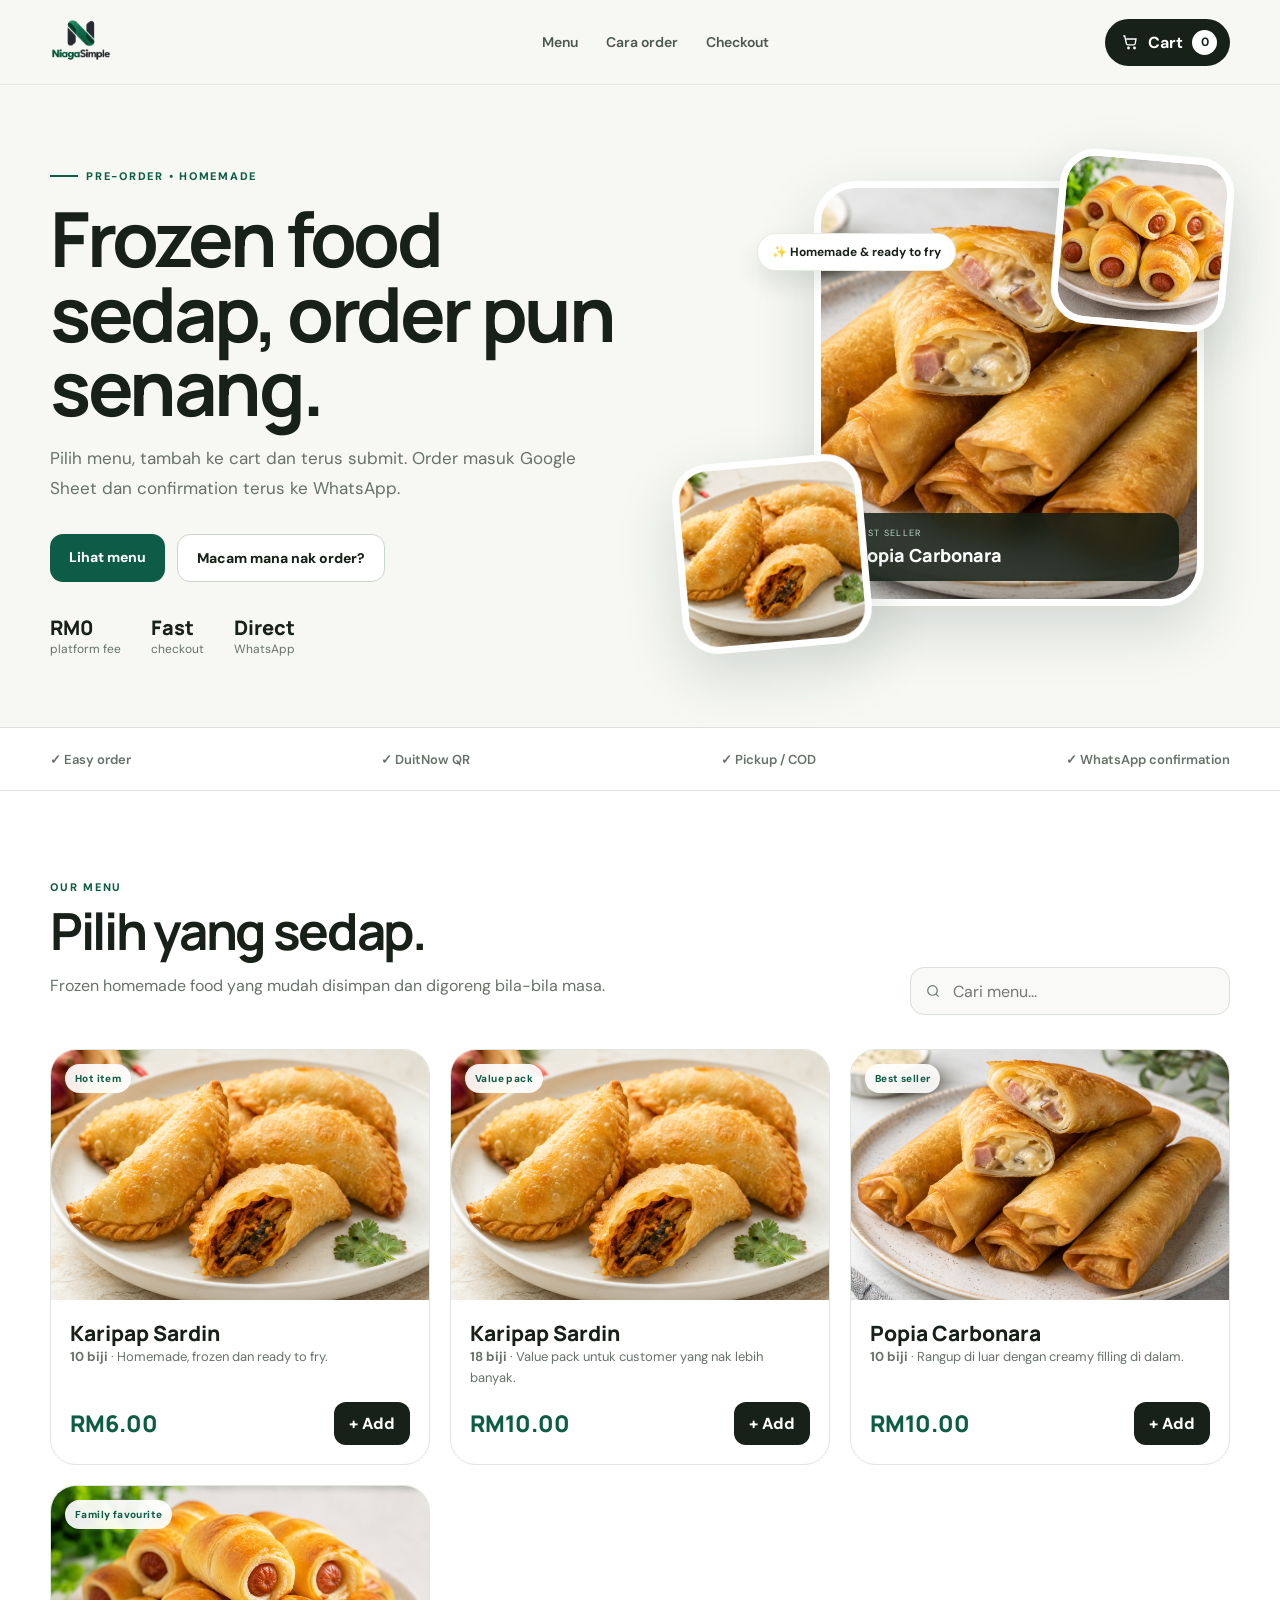
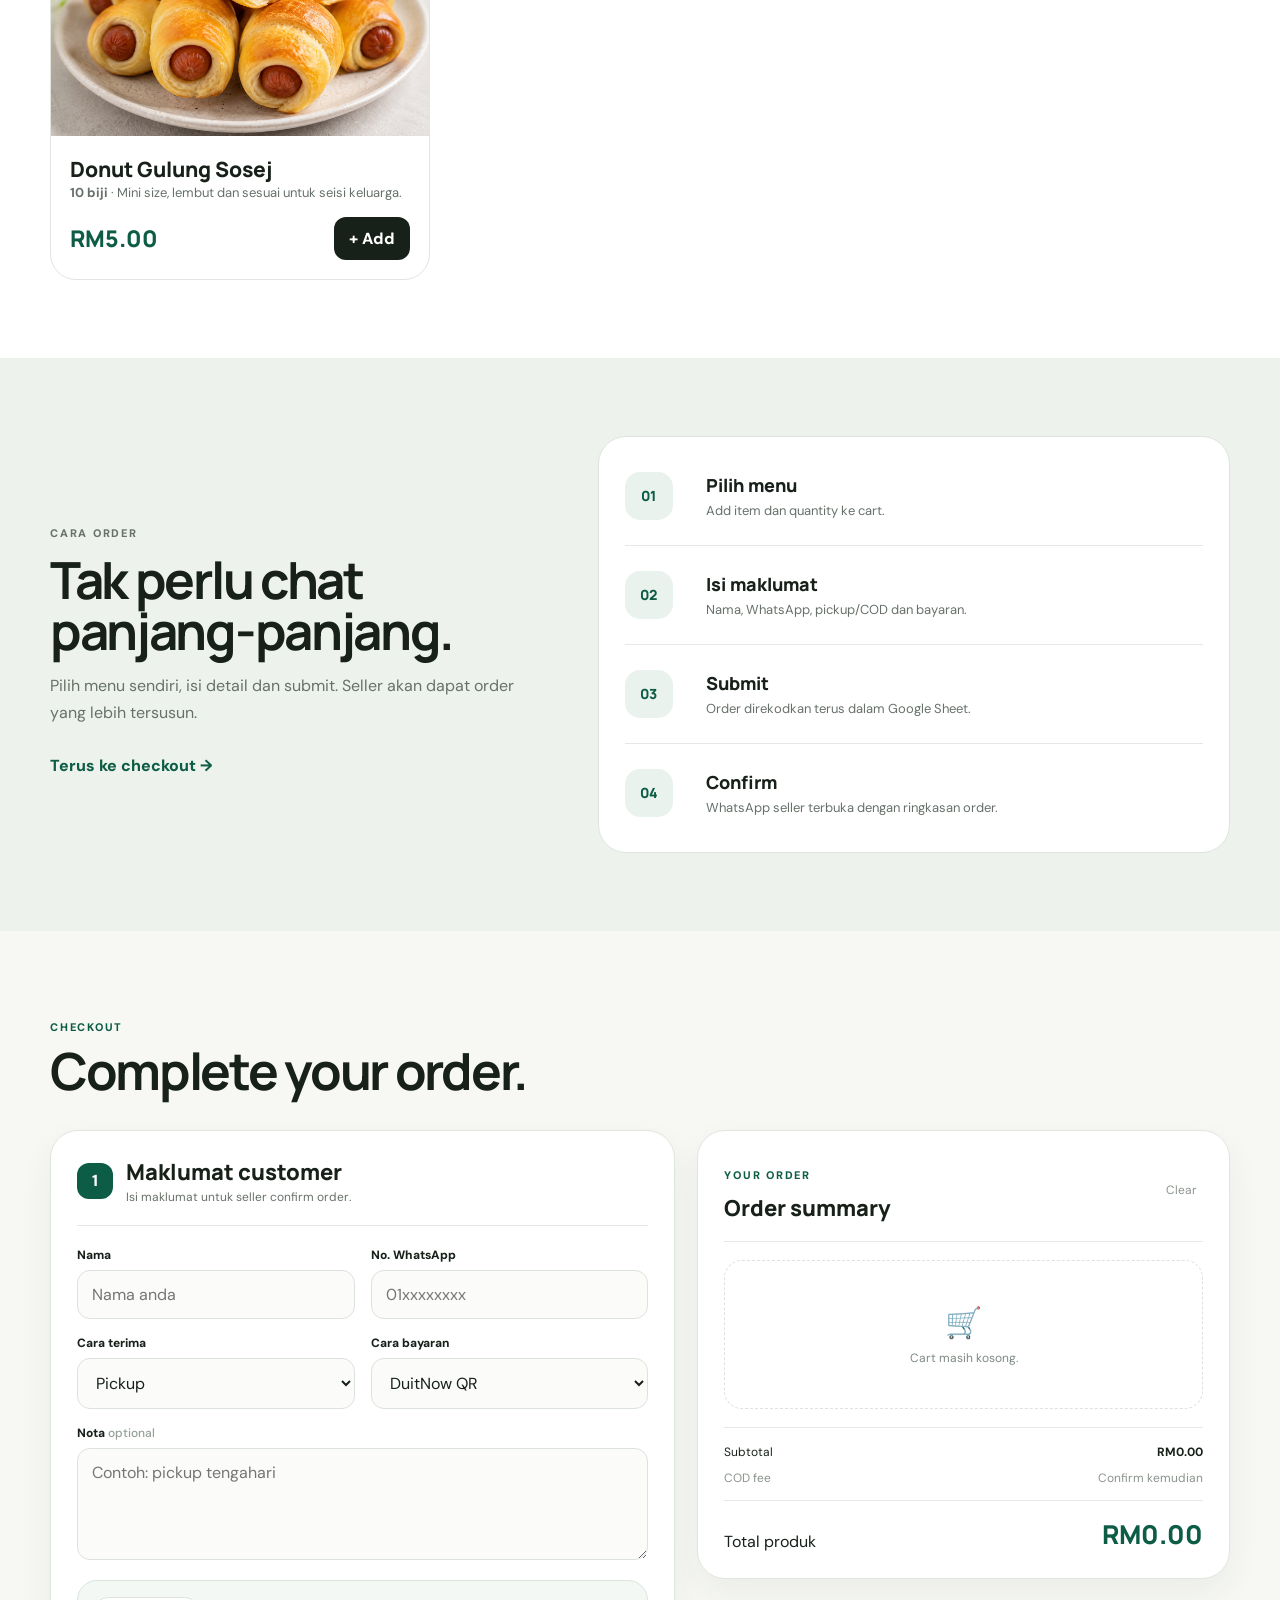
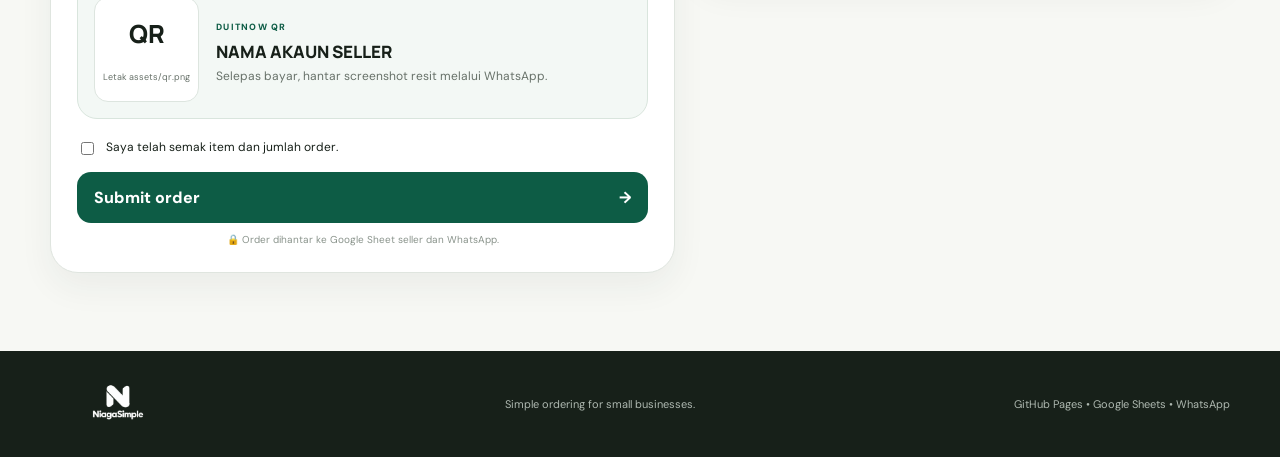
==== commit 1e8849df: "Update index.html" ====
--- a/index.html
+++ b/index.html
@@ -3,35 +3,31 @@
 <head>
   <meta charset="UTF-8" />
   <meta name="viewport" content="width=device-width, initial-scale=1.0" />
-  <meta name="theme-color" content="#0f172a" />
-  <title>NiagaSimple</title>
-  <meta name="description" content="Sistem order cantik, simple dan sesuai untuk bisnes kecil." />
+  <meta name="theme-color" content="#f7f8f4" />
+  <meta name="description" content="NiagaSimple - sistem order mudah untuk bisnes kecil." />
+  <title>NiagaSimple | Pre-Order</title>
+  <link rel="preconnect" href="https://fonts.googleapis.com">
+  <link rel="preconnect" href="https://fonts.gstatic.com" crossorigin>
+  <link href="https://fonts.googleapis.com/css2?family=DM+Sans:wght@400;500;600;700&family=Manrope:wght@600;700;800&display=swap" rel="stylesheet">
   <link rel="stylesheet" href="styles.css" />
 </head>
 <body>
-  <div class="bg-orb orb-1"></div>
-  <div class="bg-orb orb-2"></div>
-
-  <header class="site-header">
-    <div class="container nav">
-      <a class="brand" href="#">
-        <img src="assets/logo.png" alt="NiagaSimple logo" class="brand-logo" />
-        <div class="brand-copy">
-          <strong id="brandName">NiagaSimple</strong>
-          <span id="brandTagline">Order mudah, urus pun mudah.</span>
-        </div>
+  <header class="header">
+    <div class="container header-inner">
+      <a href="#" class="brand" aria-label="NiagaSimple home">
+        <img src="assets/logo.png" alt="NiagaSimple" class="brand-logo" />
       </a>
 
-      <nav class="nav-links">
-        <a href="#menuSection">Menu</a>
+      <nav class="desktop-nav" aria-label="Main navigation">
+        <a href="#menu">Menu</a>
+        <a href="#how">Cara order</a>
         <a href="#checkout">Checkout</a>
-        <a href="#howItWorks">Cara Order</a>
-        <a href="manage-order.html">Edit Order</a>
       </nav>
 
-      <button id="cartButton" class="cart-button" type="button" aria-label="Buka cart">
+      <button id="cartButton" class="cart-pill" type="button">
+        <svg viewBox="0 0 24 24" aria-hidden="true"><path d="M3 4h2l2.2 10.2a2 2 0 0 0 2 1.6h7.7a2 2 0 0 0 2-1.6L20 8H7"/><circle cx="10" cy="20" r="1"/><circle cx="18" cy="20" r="1"/></svg>
         <span>Cart</span>
-        <b id="cartCount">0</b>
+        <strong id="cartCount">0</strong>
       </button>
     </div>
   </header>
@@ -40,269 +36,216 @@
     <section class="hero">
       <div class="container hero-grid">
         <div class="hero-copy">
-          <span class="kicker">PRE-ORDER SYSTEM • 0 MODAL</span>
-          <h1 id="heroTitle">Order Frozen Food Dengan Cara Yang Lagi Cantik & Mudah</h1>
-          <p id="heroText">
-            Pilih produk, tambah ke cart, isi detail, dan terus hantar order ke seller.
-            Semua order akan direkodkan ke Google Sheet dan customer juga boleh terus sambung ke WhatsApp.
-          </p>
+          <div class="eyebrow"><span></span> PRE-ORDER • HOMEMADE</div>
+          <h1 id="heroTitle">Frozen food sedap, order pun senang.</h1>
+          <p id="heroText">Pilih menu, tambah ke cart dan terus submit. Order masuk Google Sheet dan confirmation terus ke WhatsApp.</p>
 
           <div class="hero-actions">
-            <a href="#menuSection" class="primary-btn">Lihat Menu</a>
-            <a href="#checkout" class="secondary-btn">Terus Checkout</a>
-            <a href="manage-order.html" class="secondary-btn">Edit Order Lama</a>
-          </div>
-
-          <div class="hero-stats">
-            <div class="stat-card">
-              <strong>0%</strong>
-              <span>Platform fee</span>
-            </div>
-            <div class="stat-card">
-              <strong>RM0</strong>
-              <span>Hosting berbayar</span>
-            </div>
-            <div class="stat-card">
-              <strong>Live</strong>
-              <span>Ke Google Sheet</span>
-            </div>
-          </div>
-        </div>
-
-        <div class="hero-visual">
-          <div class="hero-feature-card">
-            <div class="mini-badge">Best for small business</div>
-            <h3>Urus order lebih tersusun</h3>
-            <ul>
-              <li>✔ Cart & checkout yang kemas</li>
-              <li>✔ Gambar produk yang cantik</li>
-              <li>✔ WhatsApp confirmation</li>
-              <li>✔ Rekod order dalam Google Sheet</li>
-            </ul>
-          </div>
-          <div class="floating-food food-1">
+            <a href="#menu" class="btn btn-primary">Lihat menu</a>
+            <a href="#how" class="btn btn-ghost">Macam mana nak order?</a>
+          </div>
+
+          <div class="benefit-row">
+            <div><strong>RM0</strong><span>platform fee</span></div>
+            <div><strong>Fast</strong><span>checkout</span></div>
+            <div><strong>Direct</strong><span>WhatsApp</span></div>
+          </div>
+        </div>
+
+        <div class="hero-gallery" aria-label="Featured food">
+          <div class="hero-card hero-card-main">
+            <img src="assets/popia-carbonara.png" alt="Popia Carbonara" />
+            <div class="hero-card-caption">
+              <span>BEST SELLER</span>
+              <strong>Popia Carbonara</strong>
+            </div>
+          </div>
+          <div class="hero-card hero-card-small hero-card-left">
             <img src="assets/karipap-sardin.png" alt="Karipap Sardin" />
           </div>
-          <div class="floating-food food-2">
-            <img src="assets/popia-carbonara.png" alt="Popia Carbonara" />
-          </div>
-        </div>
-      </div>
-    </section>
-
-    <section class="trust-strip">
-      <div class="container trust-inner">
-        <span>Simple</span>
-        <span>Modern</span>
-        <span>Mobile Friendly</span>
-        <span>GitHub Pages</span>
-        <span>Google Sheets</span>
-        <span>WhatsApp Ready</span>
-      </div>
-    </section>
-
-    <section id="menuSection" class="section">
+          <div class="hero-card hero-card-small hero-card-right">
+            <img src="assets/donut-gulung-sosej.png" alt="Donut Gulung Sosej" />
+          </div>
+          <div class="floating-note">✨ Homemade & ready to fry</div>
+        </div>
+      </div>
+    </section>
+
+    <section class="mini-strip">
+      <div class="container mini-strip-inner">
+        <span>✓ Easy order</span>
+        <span>✓ DuitNow QR</span>
+        <span>✓ Pickup / COD</span>
+        <span>✓ WhatsApp confirmation</span>
+      </div>
+    </section>
+
+    <section class="section menu-section" id="menu">
       <div class="container">
-        <div class="section-head">
+        <div class="section-heading">
           <div>
-            <span class="section-kicker">MENU</span>
-            <h2>Produk Pilihan</h2>
-            <p>Pilih item kegemaran customer dan tambah terus ke cart.</p>
-          </div>
-          <div class="tools">
-            <input id="searchInput" class="search" type="search" placeholder="Cari produk..." />
-          </div>
-        </div>
-
+            <p class="overline">OUR MENU</p>
+            <h2>Pilih yang sedap.</h2>
+            <p class="section-subtitle">Frozen homemade food yang mudah disimpan dan digoreng bila-bila masa.</p>
+          </div>
+          <div class="search-wrap">
+            <svg viewBox="0 0 24 24" aria-hidden="true"><circle cx="11" cy="11" r="7"/><path d="m20 20-3.6-3.6"/></svg>
+            <input id="searchInput" type="search" placeholder="Cari menu..." />
+          </div>
+        </div>
         <div id="productGrid" class="product-grid"></div>
       </div>
     </section>
 
-    <section id="howItWorks" class="section section-soft">
+    <section class="section how-section" id="how">
+      <div class="container how-grid">
+        <div class="how-copy">
+          <p class="overline">CARA ORDER</p>
+          <h2>Tak perlu chat panjang-panjang.</h2>
+          <p>Pilih menu sendiri, isi detail dan submit. Seller akan dapat order yang lebih tersusun.</p>
+          <a href="#checkout" class="text-link">Terus ke checkout →</a>
+        </div>
+
+        <div class="steps">
+          <article class="step">
+            <span>01</span>
+            <div><h3>Pilih menu</h3><p>Add item dan quantity ke cart.</p></div>
+          </article>
+          <article class="step">
+            <span>02</span>
+            <div><h3>Isi maklumat</h3><p>Nama, WhatsApp, pickup/COD dan bayaran.</p></div>
+          </article>
+          <article class="step">
+            <span>03</span>
+            <div><h3>Submit</h3><p>Order direkodkan terus dalam Google Sheet.</p></div>
+          </article>
+          <article class="step">
+            <span>04</span>
+            <div><h3>Confirm</h3><p>WhatsApp seller terbuka dengan ringkasan order.</p></div>
+          </article>
+        </div>
+      </div>
+    </section>
+
+    <section class="section checkout-section" id="checkout">
       <div class="container">
-        <div class="section-head center">
+        <div class="section-heading checkout-heading">
           <div>
-            <span class="section-kicker">CARA ORDER</span>
-            <h2>Mudah Untuk Customer, Mudah Untuk Seller</h2>
-          </div>
-        </div>
-
-        <div class="steps-grid">
-          <article class="step-card">
-            <span class="step-no">01</span>
-            <h3>Pilih Produk</h3>
-            <p>Customer browse menu dan tambah item ke dalam cart.</p>
-          </article>
-          <article class="step-card">
-            <span class="step-no">02</span>
-            <h3>Isi Maklumat</h3>
-            <p>Nama, WhatsApp, pickup/COD dan cara bayaran.</p>
-          </article>
-          <article class="step-card">
-            <span class="step-no">03</span>
-            <h3>Submit Order</h3>
-            <p>Order terus dihantar ke Google Sheet dan WhatsApp seller.</p>
-          </article>
-          <article class="step-card">
-            <span class="step-no">04</span>
-            <h3>Seller Semak</h3>
-            <p>Seller verify payment dan terus urus pesanan dengan lebih teratur.</p>
-          </article>
-        </div>
-      </div>
-    </section>
-
-    <section id="checkout" class="section">
-      <div class="container">
-        <div class="section-head">
-          <div>
-            <span class="section-kicker">CHECKOUT</span>
-            <h2>Maklumat Order</h2>
-            <p>Lengkapkan maklumat dan hantar order customer.</p>
+            <p class="overline">CHECKOUT</p>
+            <h2>Complete your order.</h2>
           </div>
         </div>
 
         <div class="checkout-grid">
-          <form id="orderForm" class="glass-card form-panel">
+          <form id="orderForm" class="checkout-card">
+            <div class="card-title">
+              <span>1</span>
+              <div><h3>Maklumat customer</h3><p>Isi maklumat untuk seller confirm order.</p></div>
+            </div>
+
             <div class="form-grid">
               <div class="field">
                 <label for="customerName">Nama</label>
-                <input id="customerName" name="customerName" autocomplete="name" required />
-              </div>
-
+                <input id="customerName" name="customerName" placeholder="Nama anda" required />
+              </div>
               <div class="field">
                 <label for="phone">No. WhatsApp</label>
                 <input id="phone" name="phone" inputmode="tel" placeholder="01xxxxxxxx" required />
               </div>
-
-              <div class="field">
-                <label for="fulfilment">Cara Terima</label>
+              <div class="field">
+                <label for="fulfilment">Cara terima</label>
                 <select id="fulfilment" name="fulfilment" required>
                   <option value="Pickup">Pickup</option>
                   <option value="COD">COD</option>
                 </select>
               </div>
-
               <div class="field hidden" id="locationField">
                 <label for="location">Lokasi COD</label>
                 <input id="location" name="location" placeholder="Contoh: Taman Desa Jaya" />
-                <small>Caj COD akan disahkan kemudian oleh seller.</small>
-              </div>
-
-              <div class="field">
-                <label for="paymentMethod">Cara Bayaran</label>
+                <small>Caj COD akan disahkan seller.</small>
+              </div>
+              <div class="field">
+                <label for="paymentMethod">Cara bayaran</label>
                 <select id="paymentMethod" name="paymentMethod" required>
                   <option value="DuitNow QR">DuitNow QR</option>
                   <option value="Cash">Cash</option>
                 </select>
               </div>
-
-              <div class="field">
-                <label for="note">Nota (optional)</label>
+              <div class="field field-note">
+                <label for="note">Nota <em>optional</em></label>
                 <textarea id="note" name="note" rows="4" placeholder="Contoh: pickup tengahari"></textarea>
               </div>
             </div>
 
-            <div id="qrPanel" class="qr-panel">
-              <div class="qr-box">
-                <div id="qrPlaceholder" class="qr-placeholder">
-                  <span>QR</span>
-                  <small>Tambah fail <b>assets/qr.png</b></small>
-                </div>
+            <div id="qrPanel" class="payment-card">
+              <div class="qr-frame">
+                <div id="qrPlaceholder" class="qr-placeholder"><strong>QR</strong><small>Letak assets/qr.png</small></div>
                 <img id="qrImage" class="qr-image hidden" alt="DuitNow QR" />
               </div>
-
-              <div class="qr-copy">
-                <h4>Bayar melalui DuitNow QR</h4>
-                <strong id="qrAccountName">Nama Akaun Seller</strong>
-                <p>Selepas bayar, customer boleh terus hantar screenshot resit melalui WhatsApp.</p>
-              </div>
-            </div>
-
-            <div class="field honeypot" aria-hidden="true">
+              <div>
+                <span class="payment-label">DUITNOW QR</span>
+                <h4 id="qrAccountName">Nama Akaun Seller</h4>
+                <p>Selepas bayar, hantar screenshot resit melalui WhatsApp.</p>
+              </div>
+            </div>
+
+            <div class="honeypot" aria-hidden="true">
               <label for="website">Website</label>
               <input id="website" name="website" tabindex="-1" autocomplete="off" />
             </div>
 
-            <label class="terms">
+            <label class="confirm-check">
               <input id="confirmOrder" type="checkbox" required />
               <span>Saya telah semak item dan jumlah order.</span>
             </label>
 
-            <button class="primary-btn full" id="submitButton" type="submit">Submit Order</button>
-            <p class="muted-text">Order akan direkodkan ke Google Sheet dan WhatsApp seller akan dibuka secara automatik.</p>
+            <button id="submitButton" class="submit-btn" type="submit">Submit order <span>→</span></button>
+            <p class="secure-note">🔒 Order dihantar ke Google Sheet seller dan WhatsApp.</p>
           </form>
 
-          <aside class="glass-card summary-panel">
-            <div class="summary-head">
-              <div>
-                <span class="section-kicker">RINGKASAN</span>
-                <h3>Order Summary</h3>
-              </div>
-              <button id="clearCart" class="text-btn" type="button">Clear</button>
-            </div>
-
-            <div id="cartItems" class="cart-items">
-              <div class="empty-state">Cart masih kosong.</div>
-            </div>
-
-            <div class="summary-totals">
-              <div>
-                <span>Subtotal</span>
-                <strong id="subtotal">RM0.00</strong>
-              </div>
-              <div class="muted-row">
-                <span>COD</span>
-                <span>Disahkan kemudian</span>
-              </div>
-              <div class="grand-row">
-                <span>Total Produk</span>
-                <strong id="grandTotal">RM0.00</strong>
-              </div>
+          <aside class="summary-card">
+            <div class="summary-top">
+              <div><p class="overline">YOUR ORDER</p><h3>Order summary</h3></div>
+              <button id="clearCart" class="clear-btn" type="button">Clear</button>
+            </div>
+
+            <div id="cartItems" class="cart-items"><div class="empty-cart"><span>🛒</span><p>Cart masih kosong.</p></div></div>
+
+            <div class="summary-bottom">
+              <div class="summary-line"><span>Subtotal</span><strong id="subtotal">RM0.00</strong></div>
+              <div class="summary-line subtle"><span>COD fee</span><span>Confirm kemudian</span></div>
+              <div class="summary-total"><span>Total produk</span><strong id="grandTotal">RM0.00</strong></div>
             </div>
           </aside>
         </div>
       </div>
     </section>
   </main>
+
+  <footer class="footer">
+    <div class="container footer-inner">
+      <div class="footer-brand"><img src="assets/logo.png" alt="NiagaSimple" /></div>
+      <p>Simple ordering for small businesses.</p>
+      <span>GitHub Pages • Google Sheets • WhatsApp</span>
+    </div>
+  </footer>
 
   <div id="toast" class="toast" role="status" aria-live="polite"></div>
 
   <div id="cartDrawer" class="drawer" aria-hidden="true">
     <div class="drawer-backdrop" data-close-drawer></div>
-    <div class="drawer-panel">
-      <div class="drawer-head">
-        <div>
-          <span class="section-kicker">CART</span>
-          <h3>Pesanan Anda</h3>
-        </div>
-        <button class="icon-btn" data-close-drawer type="button">✕</button>
-      </div>
-
-      <div id="drawerItems" class="cart-items"></div>
-
+    <aside class="drawer-panel">
+      <div class="drawer-header">
+        <div><p class="overline">CART</p><h3>Pesanan anda</h3></div>
+        <button class="drawer-close" type="button" data-close-drawer aria-label="Tutup">×</button>
+      </div>
+      <div id="drawerItems" class="cart-items drawer-items"></div>
       <div class="drawer-footer">
-        <div class="drawer-total">
-          <span>Total</span>
-          <strong id="drawerTotal">RM0.00</strong>
-        </div>
-        <button id="goCheckout" class="primary-btn full" type="button">Pergi Checkout</button>
-      </div>
-    </div>
+        <div><span>Total</span><strong id="drawerTotal">RM0.00</strong></div>
+        <button id="goCheckout" class="submit-btn" type="button">Checkout <span>→</span></button>
+      </div>
+    </aside>
   </div>
-
-  <footer class="site-footer">
-    <div class="container footer-inner">
-      <div class="footer-brand">
-        <img src="assets/logo.png" alt="NiagaSimple logo" />
-        <div>
-          <strong id="footerBrand">NiagaSimple</strong>
-          <p>Powered by GitHub Pages + Google Sheets + WhatsApp</p>
-        </div>
-      </div>
-      <span class="footer-note">Sesuai untuk bisnes kecil, seller frozen food dan pre-order.</span>
-    </div>
-  </footer>
 
   <script src="config.js"></script>
   <script src="app.js"></script>
--- a/styles.css
+++ b/styles.css
@@ -1,1347 +1,87 @@
-* {
-  box-sizing: border-box;
-}
-
-:root {
-  --bg: #08111f;
-  --bg-soft: #0d1728;
-  --surface: rgba(255, 255, 255, 0.82);
-  --surface-2: rgba(255, 255, 255, 0.9);
-  --surface-dark: rgba(12, 20, 34, 0.76);
-  --text: #102036;
-  --text-2: #38485f;
-  --white: #ffffff;
-  --border: rgba(255, 255, 255, 0.18);
-  --line: rgba(16, 32, 54, 0.08);
-  --primary: #1f6b52;
-  --primary-2: #22a06b;
-  --accent: #ffb84d;
-  --danger: #c03535;
-  --shadow: 0 30px 80px rgba(0, 0, 0, 0.16);
-  --radius-xl: 28px;
-  --radius-lg: 20px;
-  --radius-md: 16px;
-  --radius-sm: 12px;
-  --container: 1180px;
-}
-
-html {
-  scroll-behavior: smooth;
-}
-
-body {
-  margin: 0;
-  font-family: Inter, ui-sans-serif, system-ui, -apple-system, BlinkMacSystemFont, "Segoe UI", sans-serif;
-  background:
-    radial-gradient(circle at top left, rgba(31, 107, 82, 0.55), transparent 34%),
-    radial-gradient(circle at bottom right, rgba(255, 184, 77, 0.18), transparent 24%),
-    linear-gradient(180deg, #09111f 0%, #0a1424 100%);
-  color: var(--white);
-  overflow-x: hidden;
-}
-
-img {
-  max-width: 100%;
-  display: block;
-}
-
-button,
-input,
-select,
-textarea {
-  font: inherit;
-}
-
-button {
-  cursor: pointer;
-}
-
-a {
-  color: inherit;
-  text-decoration: none;
-}
-
-.container {
-  width: min(var(--container), calc(100% - 32px));
-  margin: 0 auto;
-}
-
-.bg-orb {
-  position: fixed;
-  inset: auto;
-  pointer-events: none;
-  filter: blur(80px);
-  opacity: 0.42;
-  z-index: 0;
-}
-
-.orb-1 {
-  width: 300px;
-  height: 300px;
-  background: #1f6b52;
-  top: 40px;
-  left: -80px;
-}
-
-.orb-2 {
-  width: 280px;
-  height: 280px;
-  background: #ffb84d;
-  right: -100px;
-  bottom: 80px;
-}
-
-.site-header,
-main,
-.site-footer {
-  position: relative;
-  z-index: 1;
-}
-
-.site-header {
-  padding: 20px 0 10px;
-}
-
-.nav {
-  display: flex;
-  align-items: center;
-  justify-content: space-between;
-  gap: 16px;
-  padding: 14px 18px;
-  border: 1px solid rgba(255,255,255,0.08);
-  border-radius: 999px;
-  background: rgba(8, 17, 31, 0.45);
-  backdrop-filter: blur(18px);
-}
-
-.brand {
-  display: flex;
-  align-items: center;
-  gap: 12px;
-  min-width: 0;
-}
-
-.brand-logo {
-  width: 52px;
-  height: 52px;
-  object-fit: contain;
-  flex: 0 0 auto;
-}
-
-.brand-copy {
-  display: grid;
-  gap: 2px;
-}
-
-.brand-copy strong {
-  font-size: 17px;
-  color: var(--white);
-}
-
-.brand-copy span {
-  font-size: 12px;
-  color: rgba(255,255,255,0.72);
-}
-
-.nav-links {
-  display: flex;
-  align-items: center;
-  gap: 20px;
-  color: rgba(255,255,255,0.82);
-  font-size: 14px;
-}
-
-.nav-links a:hover {
-  color: #ffffff;
-}
-
-.cart-button {
-  border: 1px solid rgba(255,255,255,0.16);
-  background: rgba(255,255,255,0.08);
-  color: var(--white);
-  border-radius: 999px;
-  padding: 10px 14px 10px 16px;
-  display: inline-flex;
-  align-items: center;
-  gap: 10px;
-  font-weight: 700;
-}
-
-.cart-button b {
-  min-width: 24px;
-  height: 24px;
-  border-radius: 999px;
-  display: grid;
-  place-items: center;
-  background: #ffffff;
-  color: #102036;
-  font-size: 12px;
-  padding: 0 7px;
-}
-
-.hero {
-  padding: 26px 0 30px;
-}
-
-.hero-grid {
-  display: grid;
-  grid-template-columns: 1.12fr 0.88fr;
-  gap: 24px;
-  align-items: center;
-}
-
-.hero-copy,
-.hero-visual {
-  min-width: 0;
-}
-
-.kicker,
-.section-kicker,
-.mini-badge {
-  display: inline-flex;
-  align-items: center;
-  gap: 8px;
-  border-radius: 999px;
-  padding: 8px 12px;
-  font-size: 11px;
-  letter-spacing: 0.12em;
-  font-weight: 800;
-  text-transform: uppercase;
-}
-
-.kicker,
-.section-kicker {
-  background: rgba(255,255,255,0.08);
-  color: rgba(255,255,255,0.82);
-  border: 1px solid rgba(255,255,255,0.1);
-}
-
-.hero-copy h1 {
-  margin: 18px 0 16px;
-  font-size: clamp(40px, 7vw, 68px);
-  line-height: 0.95;
-  max-width: 700px;
-}
-
-.hero-copy p {
-  margin: 0;
-  font-size: 16px;
-  line-height: 1.75;
-  max-width: 650px;
-  color: rgba(255,255,255,0.8);
-}
-
-.hero-actions {
-  display: flex;
-  flex-wrap: wrap;
-  gap: 14px;
-  margin-top: 28px;
-}
-
-.primary-btn,
-.secondary-btn,
-.add-btn {
-  border: none;
-  border-radius: 14px;
-  padding: 14px 18px;
-  font-weight: 800;
-  transition: 0.2s ease;
-}
-
-.primary-btn {
-  background: linear-gradient(135deg, var(--primary), var(--primary-2));
-  color: #ffffff;
-  box-shadow: 0 14px 32px rgba(31, 107, 82, 0.28);
-}
-
-.primary-btn:hover {
-  transform: translateY(-1px);
-  filter: brightness(1.02);
-}
-
-.secondary-btn {
-  background: rgba(255,255,255,0.08);
-  color: #ffffff;
-  border: 1px solid rgba(255,255,255,0.16);
-}
-
-.secondary-btn:hover {
-  background: rgba(255,255,255,0.12);
-}
-
-.primary-btn.full {
-  width: 100%;
-}
-
-.hero-stats {
-  margin-top: 24px;
-  display: flex;
-  flex-wrap: wrap;
-  gap: 14px;
-}
-
-.stat-card {
-  min-width: 140px;
-  background: rgba(255,255,255,0.08);
-  border: 1px solid rgba(255,255,255,0.1);
-  border-radius: 18px;
-  padding: 16px 18px;
-  backdrop-filter: blur(12px);
-}
-
-.stat-card strong {
-  display: block;
-  font-size: 22px;
-  margin-bottom: 4px;
-}
-
-.stat-card span {
-  font-size: 13px;
-  color: rgba(255,255,255,0.76);
-}
-
-.hero-visual {
-  position: relative;
-  min-height: 470px;
-}
-
-.hero-feature-card {
-  position: absolute;
-  inset: 20px 0 auto 70px;
-  background: var(--surface-dark);
-  border: 1px solid rgba(255,255,255,0.08);
-  border-radius: 28px;
-  padding: 26px;
-  backdrop-filter: blur(18px);
-  box-shadow: var(--shadow);
-  max-width: 370px;
-}
-
-.mini-badge {
-  background: rgba(255,255,255,0.1);
-  color: #fff;
-  margin-bottom: 14px;
-}
-
-.hero-feature-card h3 {
-  margin: 0 0 12px;
-  font-size: 28px;
-}
-
-.hero-feature-card ul {
-  padding: 0;
-  margin: 0;
-  list-style: none;
-  display: grid;
-  gap: 10px;
-  color: rgba(255,255,255,0.8);
-}
-
-.floating-food {
-  position: absolute;
-  border-radius: 30px;
-  overflow: hidden;
-  box-shadow: 0 30px 70px rgba(0,0,0,0.28);
-  border: 1px solid rgba(255,255,255,0.12);
-}
-
-.floating-food img {
-  width: 100%;
-  height: 100%;
-  object-fit: cover;
-}
-
-.food-1 {
-  width: 250px;
-  height: 190px;
-  right: 0;
-  bottom: 14px;
-  transform: rotate(4deg);
-}
-
-.food-2 {
-  width: 220px;
-  height: 170px;
-  left: 10px;
-  bottom: 70px;
-  transform: rotate(-8deg);
-}
-
-.trust-strip {
-  padding-bottom: 16px;
-}
-
-.trust-inner {
-  display: flex;
-  flex-wrap: wrap;
-  gap: 12px;
-  justify-content: center;
-  color: rgba(255,255,255,0.74);
-  font-weight: 600;
-  font-size: 14px;
-}
-
-.trust-inner span {
-  padding: 10px 14px;
-  border-radius: 999px;
-  background: rgba(255,255,255,0.08);
-  border: 1px solid rgba(255,255,255,0.1);
-}
-
-.section {
-  padding: 52px 0;
-}
-
-.section-soft {
-  background: linear-gradient(180deg, rgba(255,255,255,0.04), rgba(255,255,255,0.02));
-  border-top: 1px solid rgba(255,255,255,0.06);
-  border-bottom: 1px solid rgba(255,255,255,0.06);
-}
-
-.section-head {
-  display: flex;
-  justify-content: space-between;
-  align-items: end;
-  gap: 16px;
-  margin-bottom: 22px;
-}
-
-.section-head.center {
-  justify-content: center;
-  text-align: center;
-}
-
-.section-head h2 {
-  margin: 10px 0 6px;
-  font-size: clamp(28px, 4vw, 44px);
-  line-height: 1.02;
-}
-
-.section-head p {
-  margin: 0;
-  color: rgba(255,255,255,0.72);
-}
-
-.tools {
-  min-width: 240px;
-}
-
-.search {
-  width: min(330px, 100%);
-  padding: 14px 16px;
-  background: rgba(255,255,255,0.92);
-  color: var(--text);
-  border: 1px solid rgba(255,255,255,0.35);
-  border-radius: 14px;
-  outline: none;
-}
-
-.product-grid {
-  display: grid;
-  grid-template-columns: repeat(3, minmax(0, 1fr));
-  gap: 18px;
-}
-
-.product-card,
-.step-card,
-.glass-card {
-  background: var(--surface);
-  backdrop-filter: blur(18px);
-  border: 1px solid rgba(255,255,255,0.35);
-  box-shadow: var(--shadow);
-}
-
-.product-card {
-  color: var(--text);
-  border-radius: 26px;
-  overflow: hidden;
-  display: flex;
-  flex-direction: column;
-}
-
-.product-media {
-  position: relative;
-  aspect-ratio: 16 / 10;
-  overflow: hidden;
-  background: #eef2f3;
-}
-
-.product-media::after {
-  content: "";
-  position: absolute;
-  inset: auto 0 0 0;
-  height: 65%;
-  background: linear-gradient(180deg, transparent, rgba(0,0,0,0.16));
-  pointer-events: none;
-}
-
-.product-media img {
-  width: 100%;
-  height: 100%;
-  object-fit: cover;
-}
-
-.product-badge {
-  position: absolute;
-  top: 14px;
-  left: 14px;
-  z-index: 1;
-  background: rgba(255,255,255,0.88);
-  color: var(--text);
-  padding: 8px 10px;
-  border-radius: 999px;
-  font-size: 11px;
-  font-weight: 800;
-}
-
-.product-body {
-  padding: 18px;
-  display: flex;
-  flex-direction: column;
-  gap: 12px;
-  flex: 1;
-}
-
-.product-body h3 {
-  margin: 0;
-  font-size: 22px;
-}
-
-.product-body p {
-  margin: 0;
-  color: var(--text-2);
-  line-height: 1.65;
-  font-size: 14px;
-}
-
-.product-meta {
-  display: flex;
-  justify-content: space-between;
-  align-items: center;
-  gap: 14px;
-  margin-top: auto;
-}
-
-.price {
-  font-size: 24px;
-  font-weight: 900;
-  color: var(--primary);
-}
-
-.add-btn {
-  background: #102036;
-  color: #ffffff;
-  padding-inline: 16px;
-}
-
-.add-btn:hover {
-  background: #1b3150;
-}
-
-.steps-grid {
-  display: grid;
-  grid-template-columns: repeat(4, minmax(0, 1fr));
-  gap: 18px;
-}
-
-.step-card {
-  color: var(--text);
-  border-radius: 24px;
-  padding: 24px;
-}
-
-.step-no {
-  display: inline-grid;
-  place-items: center;
-  width: 48px;
-  height: 48px;
-  border-radius: 16px;
-  background: linear-gradient(135deg, #102036, #1f6b52);
-  color: #fff;
-  font-weight: 900;
-  margin-bottom: 16px;
-}
-
-.step-card h3 {
-  margin: 0 0 8px;
-  font-size: 22px;
-}
-
-.step-card p {
-  margin: 0;
-  color: var(--text-2);
-  line-height: 1.65;
-}
-
-.checkout-grid {
-  display: grid;
-  grid-template-columns: minmax(0, 1.08fr) minmax(320px, 0.92fr);
-  gap: 18px;
-  align-items: start;
-}
-
-.glass-card {
-  color: var(--text);
-  border-radius: 28px;
-  padding: 22px;
-}
-
-.form-grid {
-  display: grid;
-  grid-template-columns: repeat(2, minmax(0, 1fr));
-  gap: 16px;
-}
-
-.field {
-  display: grid;
-  gap: 7px;
-}
-
-.field label {
-  font-weight: 800;
-  font-size: 13px;
-  color: var(--text);
-}
-
-.field input,
-.field select,
-.field textarea {
-  width: 100%;
-  border: 1px solid var(--line);
-  background: rgba(255,255,255,0.88);
-  color: var(--text);
-  border-radius: 14px;
-  padding: 13px 14px;
-  outline: none;
-}
-
-.field textarea {
-  resize: vertical;
-  min-height: 110px;
-}
-
-.field small,
-.muted-text {
-  color: #55657c;
-  font-size: 12px;
-  line-height: 1.6;
-}
-
-.qr-panel {
-  margin-top: 18px;
-  margin-bottom: 18px;
-  background: linear-gradient(180deg, #f6faf8, #edf5f1);
-  border: 1px dashed #bfd3ca;
-  border-radius: 20px;
-  padding: 16px;
-  display: flex;
-  gap: 16px;
-  align-items: center;
-}
-
-.qr-box {
-  width: 112px;
-  flex: 0 0 112px;
-}
-
-.qr-placeholder,
-.qr-image {
-  width: 112px;
-  height: 112px;
-  border-radius: 18px;
-  background: #ffffff;
-  border: 1px solid rgba(16,32,54,0.08);
-}
-
-.qr-placeholder {
-  display: grid;
-  place-items: center;
-  text-align: center;
-  padding: 8px;
-}
-
-.qr-placeholder span {
-  font-size: 30px;
-  font-weight: 900;
-  color: #102036;
-}
-
-.qr-placeholder small {
-  font-size: 10px;
-  color: #6e7d90;
-}
-
-.qr-image {
-  object-fit: contain;
-}
-
-.qr-copy h4 {
-  margin: 0 0 6px;
-  font-size: 18px;
-}
-
-.qr-copy strong {
-  display: block;
-  margin-bottom: 6px;
-}
-
-.qr-copy p {
-  margin: 0;
-  color: var(--text-2);
-  line-height: 1.65;
-}
-
-.terms {
-  display: flex;
-  gap: 10px;
-  align-items: start;
-  margin-bottom: 14px;
-  color: var(--text);
-  font-size: 13px;
-}
-
-.summary-head,
-.cart-row,
-.qty-control,
-.summary-totals > div,
-.drawer-head,
-.drawer-total {
-  display: flex;
-  align-items: center;
-  justify-content: space-between;
-}
-
-.summary-head h3 {
-  margin: 6px 0 0;
-  font-size: 26px;
-}
-
-.text-btn,
-.icon-btn {
-  border: none;
-  background: transparent;
-  color: #5d6c81;
-  padding: 0;
-}
-
-.text-btn:hover,
-.icon-btn:hover {
-  color: #102036;
-}
-
-.cart-items {
-  display: grid;
-  gap: 12px;
-  margin: 18px 0;
-}
-
-.cart-row {
-  gap: 12px;
-  border-radius: 18px;
-  padding: 14px;
-  background: rgba(255,255,255,0.72);
-  border: 1px solid rgba(16,32,54,0.07);
-}
-
-.cart-info {
-  min-width: 0;
-}
-
-.cart-info strong {
-  display: block;
-  font-size: 14px;
-  line-height: 1.4;
-}
-
-.cart-info span {
-  color: #63748a;
-  font-size: 12px;
-}
-
-.qty-control {
-  gap: 8px;
-  flex: 0 0 auto;
-}
-
-.qty-control button {
-  width: 30px;
-  height: 30px;
-  border-radius: 10px;
-  border: 1px solid rgba(16,32,54,0.08);
-  background: #ffffff;
-  color: #102036;
-}
-
-.qty-control span {
-  min-width: 18px;
-  text-align: center;
-  font-weight: 800;
-  color: #102036;
-}
-
-.summary-totals {
-  border-top: 1px solid rgba(16,32,54,0.08);
-  padding-top: 14px;
-  display: grid;
-  gap: 10px;
-}
-
-.summary-totals strong {
-  color: #102036;
-}
-
-.muted-row {
-  color: #66768b;
-  font-size: 13px;
-}
-
-.grand-row {
-  padding-top: 12px;
-  margin-top: 2px;
-  border-top: 1px solid rgba(16,32,54,0.08);
-  font-size: 18px;
-}
-
-.empty-state {
-  padding: 26px 14px;
-  border-radius: 18px;
-  background: rgba(255,255,255,0.55);
-  border: 1px dashed rgba(16,32,54,0.12);
-  text-align: center;
-  color: #65758b;
-  font-size: 14px;
-}
-
-.drawer {
-  position: fixed;
-  inset: 0;
-  display: none;
-  z-index: 90;
-}
-
-.drawer.open {
-  display: block;
-}
-
-.drawer-backdrop {
-  position: absolute;
-  inset: 0;
-  background: rgba(2, 8, 18, 0.55);
-  backdrop-filter: blur(3px);
-}
-
-.drawer-panel {
-  position: absolute;
-  right: 0;
-  top: 0;
-  height: 100%;
-  width: min(430px, 92vw);
-  background: #f7fafc;
-  color: var(--text);
-  padding: 22px;
-  display: flex;
-  flex-direction: column;
-  box-shadow: -20px 0 60px rgba(0,0,0,0.18);
-}
-
-.drawer-head h3 {
-  margin: 6px 0 0;
-  font-size: 26px;
-}
-
-.drawer-panel .cart-items {
-  overflow-y: auto;
-  flex: 1;
-}
-
-.drawer-footer {
-  border-top: 1px solid rgba(16,32,54,0.08);
-  padding-top: 16px;
-}
-
-.drawer-total {
-  margin-bottom: 14px;
-}
-
-.toast {
-  position: fixed;
-  left: 50%;
-  bottom: 24px;
-  transform: translateX(-50%) translateY(16px);
-  background: #ffffff;
-  color: #102036;
-  padding: 12px 16px;
-  border-radius: 999px;
-  font-size: 13px;
-  font-weight: 700;
-  opacity: 0;
-  pointer-events: none;
-  transition: 0.22s ease;
-  box-shadow: 0 18px 40px rgba(0,0,0,0.18);
-  z-index: 99;
-}
-
-.toast.show {
-  opacity: 1;
-  transform: translateX(-50%) translateY(0);
-}
-
-.site-footer {
-  padding: 0 0 34px;
-}
-
-.footer-inner {
-  display: flex;
-  align-items: center;
-  justify-content: space-between;
-  gap: 18px;
-  padding: 22px;
-  border-radius: 26px;
-  background: rgba(255,255,255,0.06);
-  border: 1px solid rgba(255,255,255,0.08);
-}
-
-.footer-brand {
-  display: flex;
-  align-items: center;
-  gap: 14px;
-}
-
-.footer-brand img {
-  width: 54px;
-  height: 54px;
-  object-fit: contain;
-}
-
-.footer-brand strong {
-  display: block;
-  font-size: 18px;
-}
-
-.footer-brand p,
-.footer-note {
-  margin: 4px 0 0;
-  color: rgba(255,255,255,0.72);
-  font-size: 13px;
-}
-
-.hidden {
-  display: none !important;
-}
-
-.honeypot {
-  position: absolute;
-  left: -9999px;
-  opacity: 0;
-  pointer-events: none;
-}
-
-@media (max-width: 1024px) {
-  .hero-grid,
-  .checkout-grid,
-  .steps-grid {
-    grid-template-columns: 1fr;
-  }
-
-  .hero-visual {
-    min-height: 420px;
-  }
-
-  .product-grid {
-    grid-template-columns: repeat(2, minmax(0, 1fr));
-  }
-}
-
-@media (max-width: 760px) {
-  .nav {
-    border-radius: 24px;
-    flex-wrap: wrap;
-    justify-content: center;
-  }
-
-  .nav-links {
-    order: 3;
-    width: 100%;
-    justify-content: center;
-  }
-
-  .hero-copy h1 {
-    line-height: 1.02;
-  }
-
-  .hero-feature-card {
-    inset: 0 auto auto 0;
-    max-width: 100%;
-    width: 100%;
-  }
-
-  .food-1 {
-    width: 210px;
-    height: 160px;
-    right: 8px;
-    bottom: 0;
-  }
-
-  .food-2 {
-    width: 170px;
-    height: 132px;
-    left: 0;
-    bottom: 90px;
-  }
-
-  .section-head {
-    align-items: start;
-    flex-direction: column;
-  }
-
-  .search {
-    width: 100%;
-  }
-
-  .product-grid,
-  .form-grid {
-    grid-template-columns: 1fr;
-  }
-
-  .product-card {
-    border-radius: 22px;
-  }
-
-  .qr-panel {
-    flex-direction: column;
-    align-items: start;
-  }
-
-  .footer-inner {
-    flex-direction: column;
-    align-items: start;
-  }
-}
-
-@media (max-width: 560px) {
-  .container {
-    width: min(var(--container), calc(100% - 20px));
-  }
-
-  .hero {
-    padding-top: 18px;
-  }
-
-  .hero-copy h1 {
-    font-size: 38px;
-  }
-
-  .hero-actions,
-  .hero-stats {
-    flex-direction: column;
-  }
-
-  .hero-actions a,
-  .primary-btn,
-  .secondary-btn {
-    width: 100%;
-    text-align: center;
-  }
-
-  .product-grid {
-    grid-template-columns: 1fr;
-  }
-
-  .floating-food {
-    display: none;
-  }
-
-  .hero-visual {
-    min-height: auto;
-  }
-
-  .hero-feature-card {
-    position: relative;
-    inset: auto;
-  }
-
-  .brand-logo {
-    width: 44px;
-    height: 44px;
-  }
-
-  .brand-copy span {
-    display: none;
-  }
-}
-
-
+*{box-sizing:border-box}html{scroll-behavior:smooth}body{margin:0;font-family:'DM Sans',sans-serif;background:#f7f8f4;color:#172019}img{display:block;max-width:100%}button,input,select,textarea{font:inherit}button,a{cursor:pointer}a{text-decoration:none;color:inherit}:root{--green:#0d5c45;--green2:#137a59;--ink:#172019;--muted:#677169;--cream:#f7f8f4;--card:#fff;--line:#dde3dc;--soft:#edf2ed;--accent:#f1b35d;--shadow:0 20px 55px rgba(30,48,36,.10);--radius:24px}.container{width:min(1180px,calc(100% - 34px));margin:auto}.header{position:sticky;top:0;z-index:50;background:rgba(247,248,244,.9);backdrop-filter:blur(16px);border-bottom:1px solid rgba(221,227,220,.8)}.header-inner{height:84px;display:flex;align-items:center;justify-content:space-between;gap:24px}.brand-logo{width:156px;height:62px;object-fit:contain;object-position:left center}.desktop-nav{display:flex;gap:28px;font-weight:600;color:#4c574f;font-size:14px}.desktop-nav a:hover{color:var(--green)}.cart-pill{border:0;background:#172019;color:white;padding:11px 13px 11px 16px;border-radius:999px;display:flex;align-items:center;gap:9px;font-weight:700}.cart-pill svg{width:18px;height:18px;fill:none;stroke:currentColor;stroke-width:1.8}.cart-pill strong{min-width:25px;height:25px;display:grid;place-items:center;border-radius:50%;background:#fff;color:#172019;font-size:12px}.hero{padding:68px 0 54px;overflow:hidden}.hero-grid{display:grid;grid-template-columns:1.02fr .98fr;align-items:center;gap:52px}.eyebrow,.overline{font-size:11px;font-weight:800;letter-spacing:.16em;color:var(--green)}.eyebrow{display:flex;align-items:center;gap:8px}.eyebrow span{width:28px;height:2px;background:var(--green)}.hero h1,.section h2{font-family:'Manrope',sans-serif;letter-spacing:-.045em}.hero h1{font-size:clamp(46px,6vw,76px);line-height:.98;margin:18px 0 20px;max-width:680px}.hero-copy>p{font-size:17px;line-height:1.75;color:var(--muted);max-width:620px}.hero-actions{display:flex;gap:12px;margin:30px 0 32px;flex-wrap:wrap}.btn{padding:14px 19px;border-radius:13px;font-weight:800;font-size:14px}.btn-primary{background:var(--green);color:white}.btn-primary:hover{background:var(--green2)}.btn-ghost{border:1px solid #ccd5cd;background:#fff}.benefit-row{display:flex;gap:30px;flex-wrap:wrap}.benefit-row div{display:grid}.benefit-row strong{font:800 20px 'Manrope',sans-serif}.benefit-row span{font-size:12px;color:var(--muted)}.hero-gallery{min-height:520px;position:relative}.hero-card{position:absolute;overflow:hidden;background:#fff;border:7px solid #fff;box-shadow:0 22px 60px rgba(19,46,31,.16)}.hero-card img{width:100%;height:100%;object-fit:cover}.hero-card-main{width:390px;height:425px;right:26px;top:28px;border-radius:42px}.hero-card-caption{position:absolute;bottom:18px;left:18px;right:18px;background:rgba(16,27,19,.84);backdrop-filter:blur(12px);color:white;border-radius:18px;padding:14px 16px}.hero-card-caption span{display:block;font-size:9px;letter-spacing:.15em;color:#bfd9cc;margin-bottom:4px}.hero-card-caption strong{font:800 18px 'Manrope',sans-serif}.hero-card-small{width:190px;height:190px;border-radius:36px}.hero-card-left{left:0;bottom:24px;transform:rotate(-5deg)}.hero-card-right{right:0;top:0;width:175px;height:175px;transform:rotate(5deg)}.floating-note{position:absolute;left:80px;top:80px;background:#fff;border:1px solid #e5eae5;border-radius:999px;padding:10px 14px;font-weight:700;font-size:12px;box-shadow:0 12px 25px rgba(20,42,27,.1)}.mini-strip{border-top:1px solid var(--line);border-bottom:1px solid var(--line);background:#fff}.mini-strip-inner{min-height:62px;display:flex;align-items:center;justify-content:space-between;gap:16px;color:#687169;font-size:13px;font-weight:600;flex-wrap:wrap}.section{padding:78px 0}.menu-section{background:#fff}.section-heading{display:flex;align-items:end;justify-content:space-between;gap:30px;margin-bottom:34px}.section h2{font-size:clamp(36px,4vw,54px);line-height:1;margin:7px 0 10px}.section-subtitle,.how-copy>p{color:var(--muted);max-width:570px;line-height:1.7}.search-wrap{height:48px;width:min(320px,100%);display:flex;align-items:center;gap:10px;border:1px solid #d9dfd9;background:#f9faf8;border-radius:14px;padding:0 14px}.search-wrap svg{width:18px;fill:none;stroke:#6d776f;stroke-width:1.8}.search-wrap input{width:100%;border:0;background:transparent;outline:0;color:var(--ink)}.product-grid{display:grid;grid-template-columns:repeat(3,minmax(0,1fr));gap:20px}.product-card{background:#fff;border:1px solid #e0e5df;border-radius:26px;overflow:hidden;transition:.2s ease;display:flex;flex-direction:column}.product-card:hover{transform:translateY(-4px);box-shadow:var(--shadow)}.product-media{height:250px;position:relative;overflow:hidden;background:#eef1ed}.product-media img{width:100%;height:100%;object-fit:cover;transition:.3s ease}.product-card:hover .product-media img{transform:scale(1.025)}.product-badge{position:absolute;top:14px;left:14px;background:rgba(255,255,255,.92);padding:8px 10px;border-radius:999px;font-size:10px;font-weight:800;letter-spacing:.04em;color:var(--green)}.product-body{padding:19px;display:flex;flex-direction:column;gap:13px;flex:1}.product-body h3{font:800 21px 'Manrope',sans-serif;margin:0}.product-body p{margin:0;color:var(--muted);font-size:13px;line-height:1.6}.product-meta{display:flex;align-items:center;justify-content:space-between;gap:14px;margin-top:auto}.price{font:800 23px 'Manrope',sans-serif;color:var(--green)}.add-btn{border:0;background:#172019;color:#fff;border-radius:12px;padding:11px 15px;font-weight:800}.add-btn:hover{background:var(--green)}.how-section{background:#edf2ed}.how-grid{display:grid;grid-template-columns:.85fr 1.15fr;gap:80px;align-items:center}.how-copy h2{max-width:460px}.text-link{display:inline-block;margin-top:12px;color:var(--green);font-weight:800}.steps{background:#fff;border-radius:28px;padding:10px 26px;border:1px solid #dde4dd}.step{display:grid;grid-template-columns:65px 1fr;gap:16px;padding:25px 0;border-bottom:1px solid #e5e9e4}.step:last-child{border-bottom:0}.step>span{width:48px;height:48px;border-radius:15px;background:#e9f2ed;color:var(--green);display:grid;place-items:center;font:800 14px 'Manrope',sans-serif}.step h3{font:800 18px 'Manrope',sans-serif;margin:1px 0 5px}.step p{margin:0;color:var(--muted);font-size:13px}.checkout-section{background:#f7f8f4}.checkout-grid{display:grid;grid-template-columns:1.08fr .92fr;gap:22px;align-items:start}.checkout-card,.summary-card{background:#fff;border:1px solid #dfe5df;border-radius:28px;padding:26px;box-shadow:0 14px 34px rgba(40,55,45,.06)}.card-title{display:flex;gap:13px;align-items:center;padding-bottom:20px;border-bottom:1px solid #e4e8e3;margin-bottom:21px}.card-title>span{width:36px;height:36px;border-radius:12px;display:grid;place-items:center;background:var(--green);color:#fff;font-weight:800}.card-title h3,.summary-top h3{font:800 22px 'Manrope',sans-serif;margin:0}.card-title p{margin:2px 0 0;font-size:12px;color:var(--muted)}.form-grid{display:grid;grid-template-columns:repeat(2,minmax(0,1fr));gap:16px}.field{display:grid;gap:7px}.field label{font-size:12px;font-weight:800}.field label em{font-style:normal;color:#94a096;font-weight:500}.field input,.field select,.field textarea{border:1px solid #dce2dc;background:#fbfcfa;border-radius:13px;padding:13px 14px;outline:0;width:100%;color:var(--ink)}.field input:focus,.field select:focus,.field textarea:focus{border-color:#91b3a0;box-shadow:0 0 0 3px rgba(13,92,69,.08)}.field small{font-size:10px;color:var(--muted)}.field-note{grid-column:1/-1}.payment-card{margin:20px 0;border:1px solid #d9e5dd;background:#f3f8f5;border-radius:20px;padding:16px;display:flex;gap:17px;align-items:center}.qr-frame{width:105px;flex:0 0 105px}.qr-placeholder,.qr-image{width:105px;height:105px;border-radius:14px;background:#fff;border:1px solid #dde5df}.qr-placeholder{display:grid;place-items:center;text-align:center;padding:8px}.qr-placeholder strong{font:800 25px 'Manrope',sans-serif}.qr-placeholder small{font-size:9px;color:var(--muted)}.qr-image{object-fit:contain}.payment-label{font-size:9px;letter-spacing:.14em;font-weight:800;color:var(--green)}.payment-card h4{margin:5px 0 4px;font:800 17px 'Manrope',sans-serif}.payment-card p{margin:0;color:var(--muted);font-size:12px;line-height:1.55}.confirm-check{display:flex;gap:9px;align-items:flex-start;font-size:12px;margin-bottom:14px}.submit-btn{border:0;width:100%;background:var(--green);color:#fff;padding:15px 17px;border-radius:14px;display:flex;align-items:center;justify-content:space-between;font-weight:800}.submit-btn:hover{background:var(--green2)}.submit-btn:disabled{opacity:.6;cursor:not-allowed}.secure-note{text-align:center;color:#89938b;font-size:10px;margin:10px 0 0}.summary-card{position:sticky;top:105px}.summary-top{display:flex;justify-content:space-between;align-items:center;border-bottom:1px solid #e6eae6;padding-bottom:18px}.clear-btn{border:0;background:transparent;color:#8a948b;font-size:12px}.cart-items{display:grid;gap:10px;margin:18px 0}.empty-cart{padding:42px 10px;text-align:center;border:1px dashed #dce2dc;border-radius:18px;color:#7e8980}.empty-cart span{font-size:30px}.empty-cart p{margin:8px 0 0;font-size:12px}.cart-row{display:flex;justify-content:space-between;gap:12px;padding:12px;border:1px solid #e3e8e3;background:#fbfcfa;border-radius:15px}.cart-info strong{display:block;font-size:12px}.cart-info span{font-size:10px;color:var(--muted)}.qty-control{display:flex;gap:7px;align-items:center}.qty-control button{width:28px;height:28px;border-radius:9px;border:1px solid #dfe5df;background:#fff}.qty-control span{min-width:17px;text-align:center;font-size:12px;font-weight:800}.summary-bottom{border-top:1px solid #e6eae6;padding-top:16px}.summary-line,.summary-total{display:flex;justify-content:space-between;gap:16px}.summary-line{font-size:12px;margin-bottom:10px}.summary-line.subtle{color:#8a948b}.summary-total{margin-top:14px;padding-top:15px;border-top:1px solid #e6eae6;align-items:end}.summary-total strong{font:800 26px 'Manrope',sans-serif;color:var(--green)}.footer{background:#172019;color:#fff;padding:26px 0}.footer-inner{display:flex;align-items:center;justify-content:space-between;gap:20px}.footer-brand img{width:135px;height:54px;object-fit:contain;filter:brightness(0) invert(1)}.footer p,.footer span{font-size:11px;color:#aeb8b0}.toast{position:fixed;left:50%;bottom:24px;transform:translate(-50%,15px);opacity:0;z-index:100;background:#172019;color:white;padding:12px 16px;border-radius:999px;font-size:12px;font-weight:700;transition:.2s}.toast.show{opacity:1;transform:translate(-50%,0)}.drawer{position:fixed;inset:0;display:none;z-index:90}.drawer.open{display:block}.drawer-backdrop{position:absolute;inset:0;background:rgba(13,21,15,.45);backdrop-filter:blur(3px)}.drawer-panel{position:absolute;right:0;top:0;height:100%;width:min(430px,93vw);background:#f7f8f4;padding:24px;display:flex;flex-direction:column;box-shadow:-20px 0 50px rgba(0,0,0,.14)}.drawer-header{display:flex;align-items:center;justify-content:space-between}.drawer-header h3{font:800 24px 'Manrope',sans-serif;margin:4px 0}.drawer-close{border:0;background:#e6ebe6;width:38px;height:38px;border-radius:12px;font-size:24px}.drawer-items{overflow:auto;flex:1}.drawer-footer{padding-top:15px;border-top:1px solid #dfe5df}.drawer-footer>div{display:flex;justify-content:space-between;margin-bottom:14px}.drawer-footer strong{font:800 22px 'Manrope',sans-serif}.hidden{display:none!important}.honeypot{position:absolute;left:-9999px;opacity:0}.checkout-heading{margin-bottom:24px}@media(max-width:980px){.hero-grid,.how-grid,.checkout-grid{grid-template-columns:1fr}.hero-gallery{min-height:480px;max-width:600px;margin:auto;width:100%}.product-grid{grid-template-columns:repeat(2,1fr)}.summary-card{position:static}.how-grid{gap:30px}}@media(max-width:720px){.desktop-nav{display:none}.header-inner{height:72px}.brand-logo{width:135px}.hero{padding-top:42px}.hero h1{font-size:48px}.hero-grid{gap:28px}.hero-gallery{min-height:400px}.hero-card-main{width:300px;height:330px;right:15px}.hero-card-small{width:145px;height:145px}.hero-card-right{width:130px;height:130px}.floating-note{left:20px;top:65px}.mini-strip-inner{justify-content:center;padding:14px 0}.section{padding:58px 0}.section-heading{align-items:flex-start;flex-direction:column}.product-grid,.form-grid{grid-template-columns:1fr}.field-note{grid-column:auto}.product-media{height:235px}.footer-inner{flex-direction:column;text-align:center}.footer-brand img{object-position:center}.payment-card{align-items:flex-start}.benefit-row{gap:20px}}@media(max-width:480px){.container{width:min(100% - 22px,1180px)}.cart-pill>span{display:none}.hero h1{font-size:40px}.hero-actions .btn{width:100%;text-align:center}.hero-gallery{min-height:350px}.hero-card-main{width:250px;height:285px;right:4px}.hero-card-left{left:0;bottom:0}.hero-card-right{display:none}.floating-note{left:8px;top:45px;font-size:10px}.product-card{border-radius:20px}.checkout-card,.summary-card{padding:17px;border-radius:22px}.payment-card{flex-direction:column}.qr-frame{width:100%}.qr-placeholder,.qr-image{width:110px;height:110px}.section h2{font-size:36px}}
 /* =========================================================
-   V5 — PRODUCT QUANTITY CONTROL
+   PRODUCT QUANTITY SELECTOR
    ========================================================= */
 
 .product-qty-control {
   display: inline-flex;
   align-items: center;
   justify-content: center;
+
   gap: 7px;
+
   min-width: 112px;
+
   padding: 5px;
+
   background: #0f6b50;
+
   border: 2px solid #111;
+
   border-radius: 16px;
-  box-shadow: 0 3px 0 rgba(0, 0, 0, 0.08);
+
+  box-shadow:
+    0 3px 0 rgba(0, 0, 0, 0.08);
 }
+
 
 .product-qty-btn {
   width: 34px;
   height: 34px;
+
   display: flex;
   align-items: center;
   justify-content: center;
+
   border: none;
+
   border-radius: 10px;
-  background: rgba(255, 255, 255, 0.16);
-  color: #fff;
+
+  background:
+    rgba(255, 255, 255, 0.16);
+
+  color: white;
+
   font-size: 21px;
   line-height: 1;
+
   font-weight: 800;
+
   cursor: pointer;
-  transition: background .2s ease, transform .15s ease, opacity .2s ease;
+
+  transition:
+    background 0.2s ease,
+    transform 0.15s ease;
 }
 
+
 .product-qty-btn:hover {
-  background: rgba(255, 255, 255, 0.28);
+  background:
+    rgba(255, 255, 255, 0.28);
 }
 
+
 .product-qty-btn:active {
-  transform: scale(.93);
+  transform: scale(0.93);
 }
 
-.product-qty-btn:disabled {
-  opacity: .45;
-  cursor: not-allowed;
-}
 
 .product-qty-number {
   min-width: 25px;
-  color: #fff;
+
+  color: white;
+
   text-align: center;
+
   font-size: 16px;
+
   font-weight: 800;
 }
 
-/* =========================================================
-   V5 — MANAGE / EDIT ORDER
-   ========================================================= */
 
-.compact-btn {
-  padding: 10px 14px;
-  border-radius: 999px;
-}
+/* Mobile */
 
-.manage-hero {
-  padding: 36px 0 70px;
-}
-
-.manage-shell {
-  max-width: 1050px;
-}
-
-.manage-intro {
-  max-width: 760px;
-  margin: 0 auto 28px;
-  text-align: center;
-}
-
-.manage-intro h1 {
-  margin: 18px 0 12px;
-  font-size: clamp(38px, 7vw, 66px);
-  line-height: .98;
-}
-
-.manage-intro p {
-  margin: 0 auto;
-  max-width: 680px;
-  color: rgba(255,255,255,.78);
-  line-height: 1.75;
-}
-
-.lookup-card {
-  max-width: 760px;
-  margin: 0 auto 34px;
-}
-
-.lookup-form {
-  display: grid;
-  grid-template-columns: 1fr 1fr auto;
-  gap: 14px;
-  align-items: end;
-}
-
-.lookup-form .primary-btn {
-  min-width: 145px;
-}
-
-.dark-kicker {
-  color: #335044;
-  background: #eaf3ef;
-  border-color: #d8e9e2;
-}
-
-.manage-message {
-  margin-top: 16px;
-  padding: 14px 16px;
-  border-radius: 14px;
-  background: #ffe7e7;
-  border: 1px solid #f4c5c5;
-  color: #8e2929;
-  font-size: 14px;
-  line-height: 1.55;
-}
-
-.manage-message.warning {
-  margin: 16px 0 8px;
-  background: #fff4cc;
-  border-color: #ead58a;
-  color: #6a5310;
-}
-
-.manage-message.success {
-  background: #dff7e8;
-  border-color: #b9e8cb;
-  color: #175d38;
-}
-
-.manage-order-top {
-  display: flex;
-  justify-content: space-between;
-  align-items: center;
-  gap: 16px;
-  margin: 28px 0 18px;
-}
-
-.manage-order-top h2 {
-  margin: 8px 0 0;
-  font-size: clamp(28px, 5vw, 44px);
-}
-
-.order-status-badge {
-  padding: 10px 14px;
-  border-radius: 999px;
-  background: #fff4cc;
-  color: #67510f;
-  border: 1px solid rgba(255,255,255,.28);
-  font-weight: 900;
-  letter-spacing: .05em;
-}
-
-.order-status-badge[data-status="CONFIRMED"] {
-  background: #ddeaff;
-  color: #264c81;
-}
-
-.order-status-badge[data-status="PREPARING"] {
-  background: #f2e2ff;
-  color: #68408b;
-}
-
-.order-status-badge[data-status="READY"],
-.order-status-badge[data-status="COMPLETED"] {
-  background: #dff7e8;
-  color: #1d6240;
-}
-
-.order-status-badge[data-status="CANCELLED"] {
-  background: #ffe0e0;
-  color: #8b2b2b;
-}
-
-.order-info-grid {
-  display: grid;
-  grid-template-columns: repeat(4, minmax(0, 1fr));
-  gap: 14px;
-}
-
-.info-card {
-  padding: 18px;
-}
-
-.info-card span {
-  display: block;
-  color: #6c7a8d;
-  font-size: 12px;
-  margin-bottom: 6px;
-}
-
-.info-card strong {
-  font-size: 15px;
-}
-
-.manage-products-section {
-  padding-bottom: 24px;
-}
-
-.edit-product-card.is-locked {
-  opacity: .72;
-}
-
-.edit-summary-card {
-  max-width: 720px;
-  margin: 18px auto 0;
-}
-
-.edit-summary-card h3 {
-  margin: 8px 0 16px;
-  font-size: 28px;
-}
-
-.edit-summary-items {
-  display: grid;
-  gap: 10px;
-  margin-bottom: 18px;
-}
-
-.edit-summary-row {
-  display: flex;
-  justify-content: space-between;
-  gap: 14px;
-  align-items: center;
-  background: rgba(255,255,255,.68);
-  border: 1px solid rgba(16,32,54,.07);
-  padding: 13px 14px;
-  border-radius: 14px;
-}
-
-.edit-summary-row > div {
-  min-width: 0;
-}
-
-.edit-summary-row strong {
-  display: block;
-}
-
-.edit-summary-row span {
-  display: block;
-  color: #65758b;
-  font-size: 12px;
-  margin-top: 3px;
-}
-
-@media (max-width: 850px) {
-  .lookup-form {
-    grid-template-columns: 1fr;
-  }
-
-  .order-info-grid {
-    grid-template-columns: repeat(2, minmax(0, 1fr));
-  }
-}
-
-@media (max-width: 560px) {
-  .order-info-grid {
-    grid-template-columns: 1fr;
-  }
-
-  .manage-order-top {
-    align-items: flex-start;
-    flex-direction: column;
-  }
+@media (max-width: 600px) {
 
   .product-qty-control {
     min-width: 106px;
@@ -1351,4 +91,5 @@
     width: 32px;
     height: 32px;
   }
+
 }
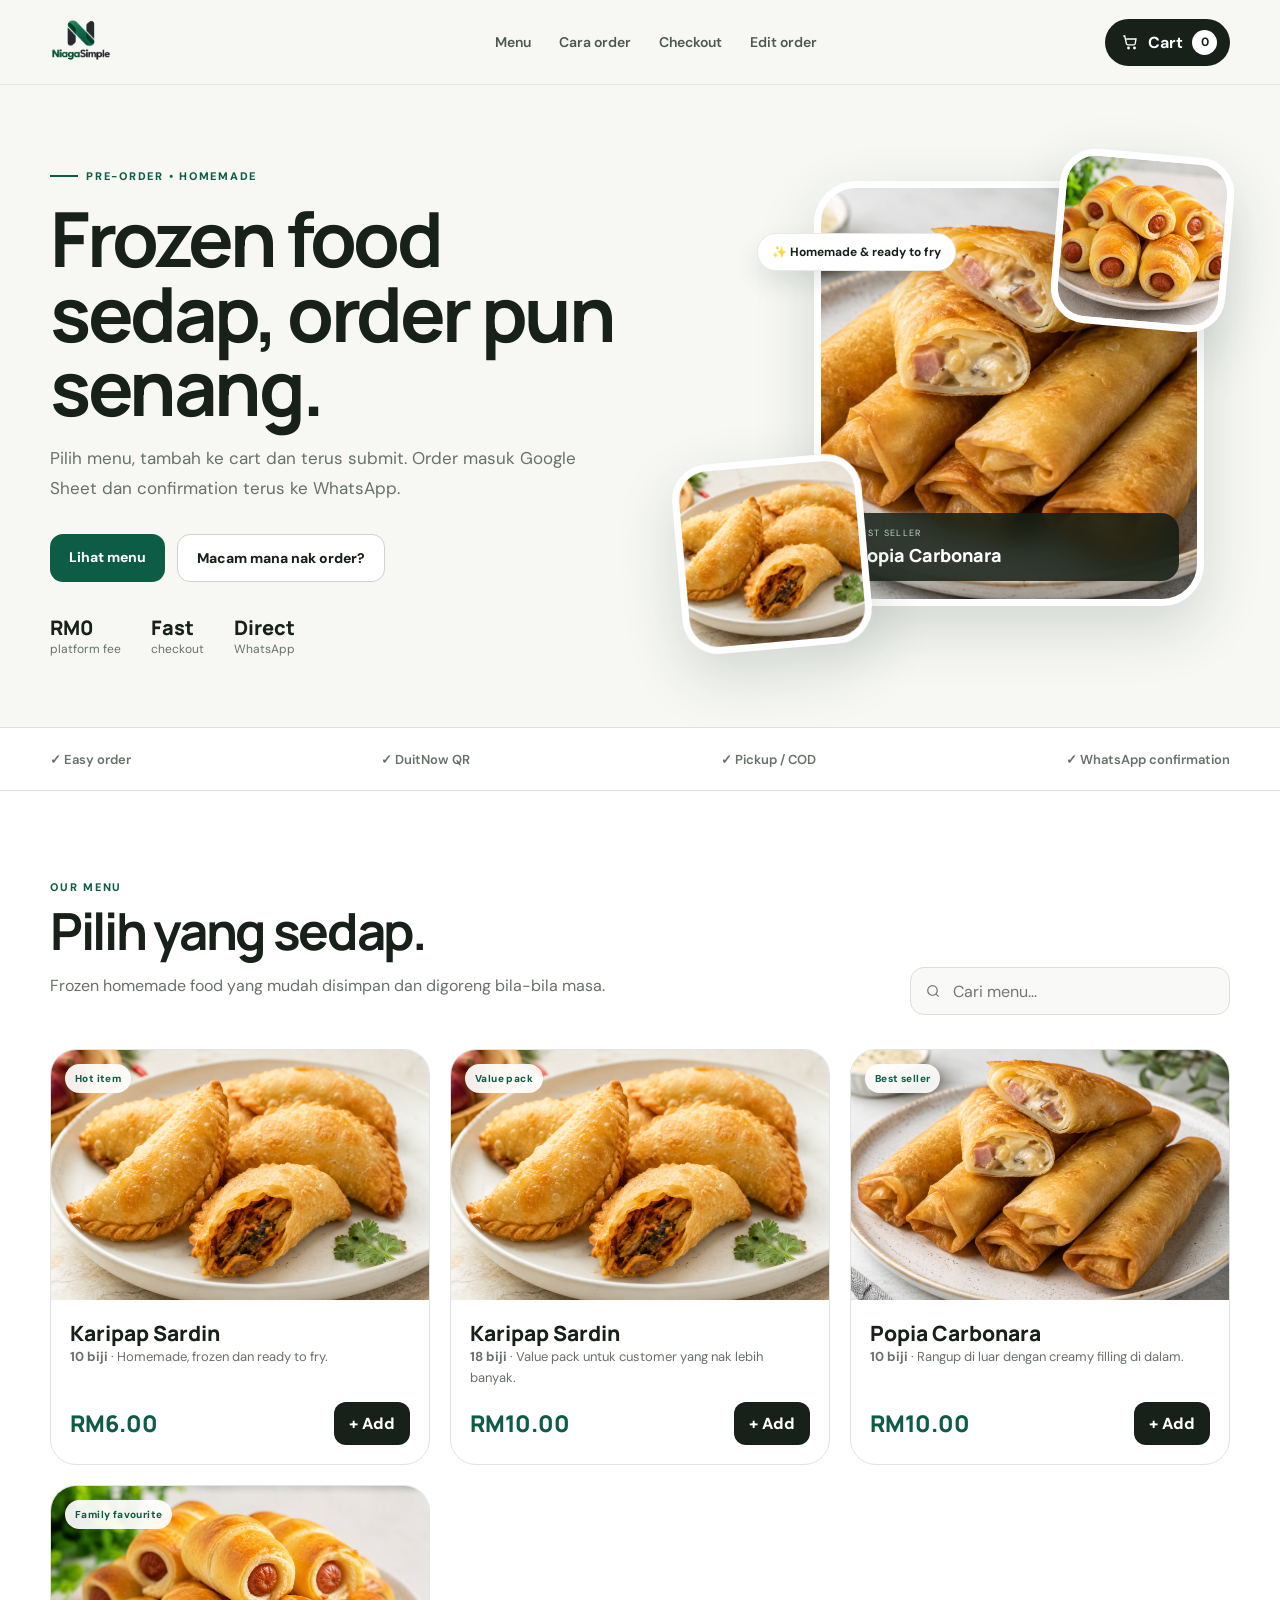
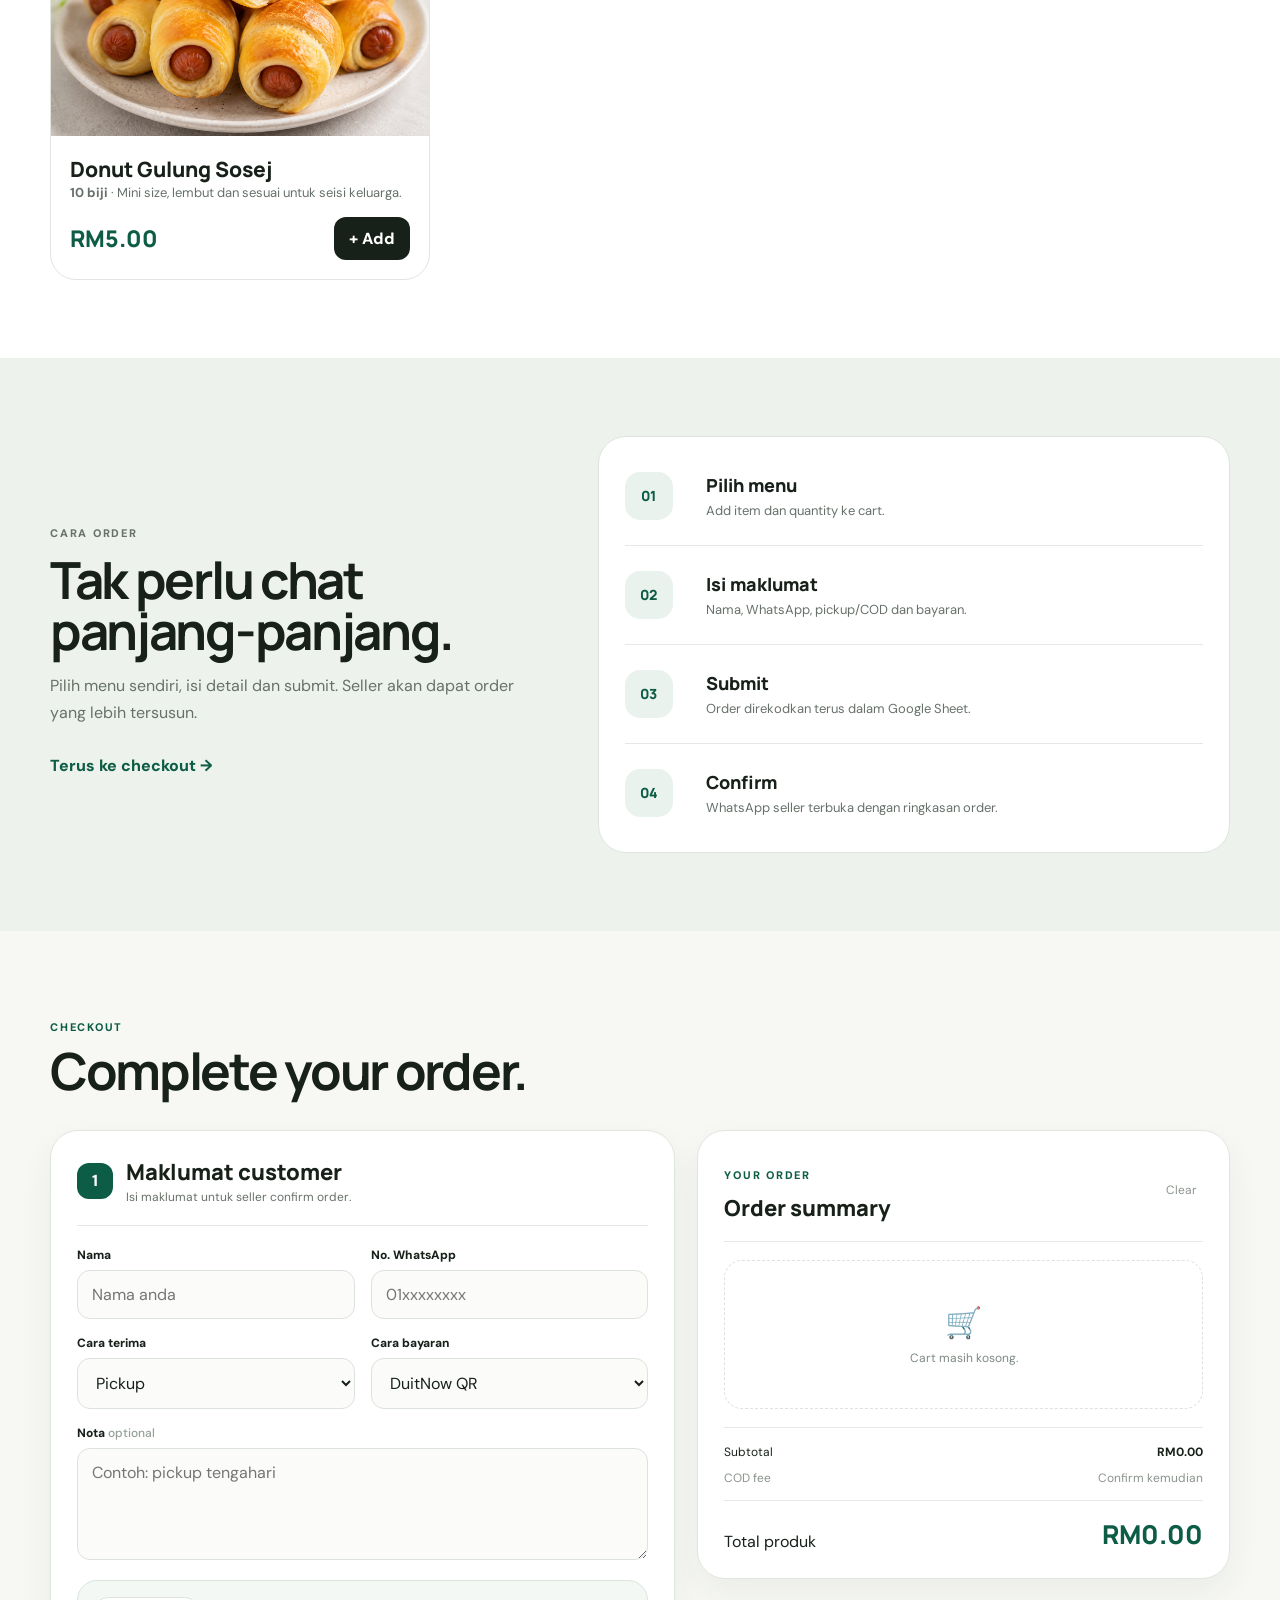
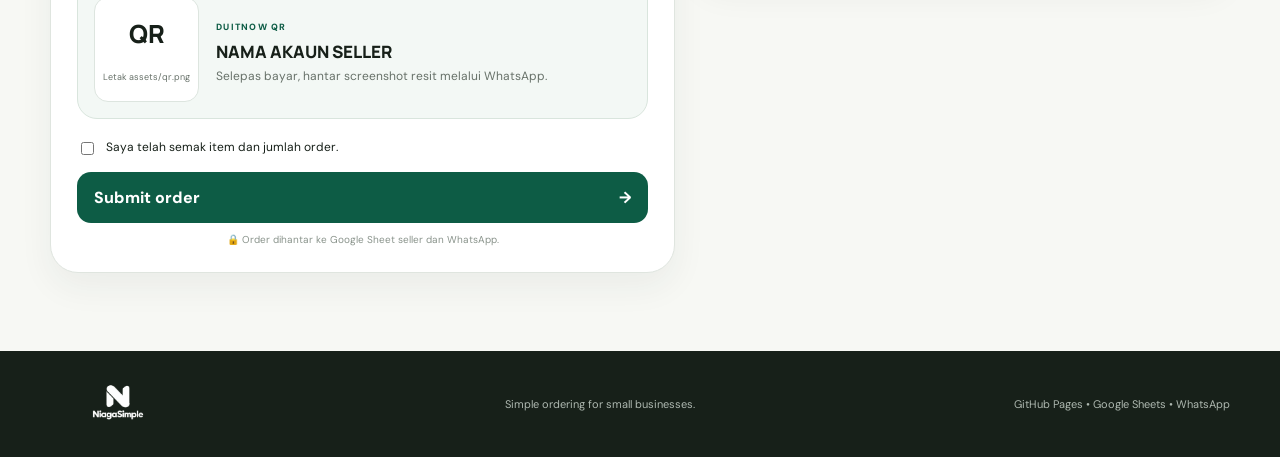
==== commit 2cc29a6f: "Update index.html" ====
--- a/index.html
+++ b/index.html
@@ -22,6 +22,7 @@
         <a href="#menu">Menu</a>
         <a href="#how">Cara order</a>
         <a href="#checkout">Checkout</a>
+        <a href="manage-order.html">Edit order</a>
       </nav>
 
       <button id="cartButton" class="cart-pill" type="button">
